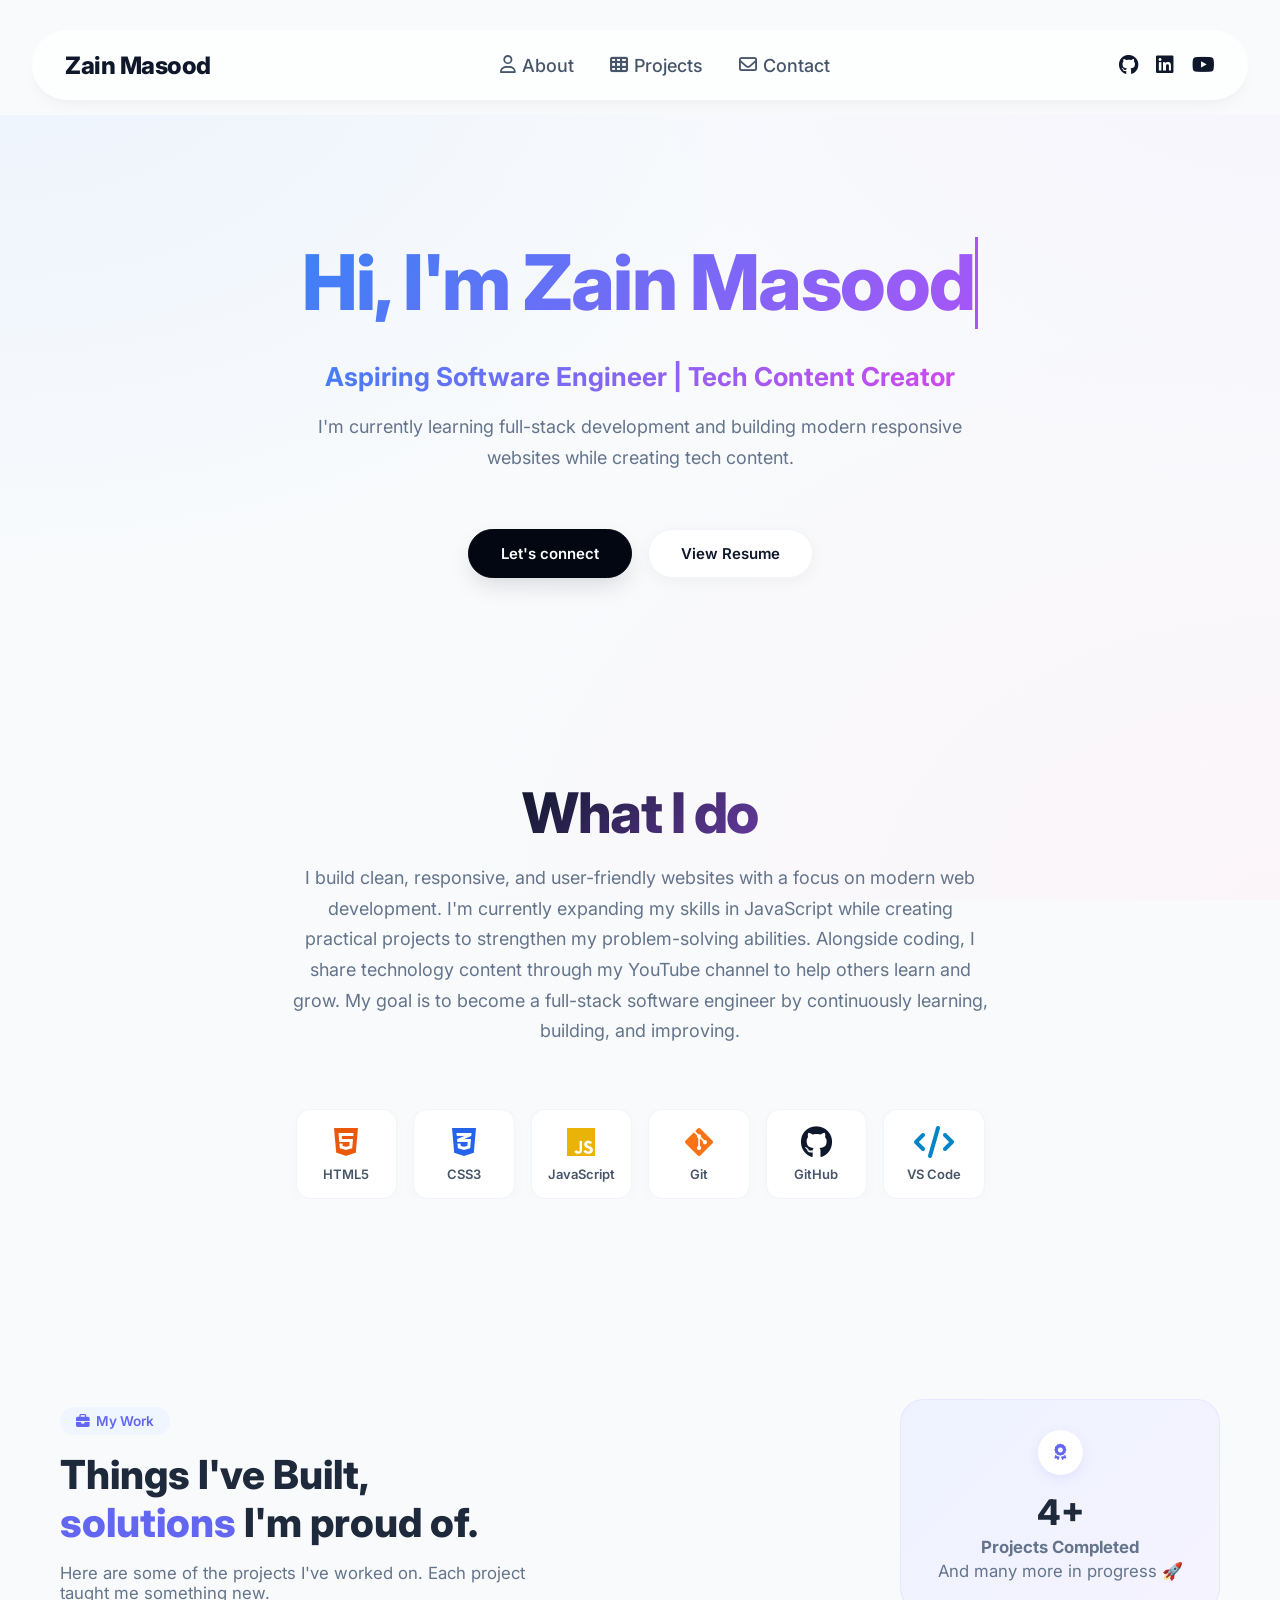
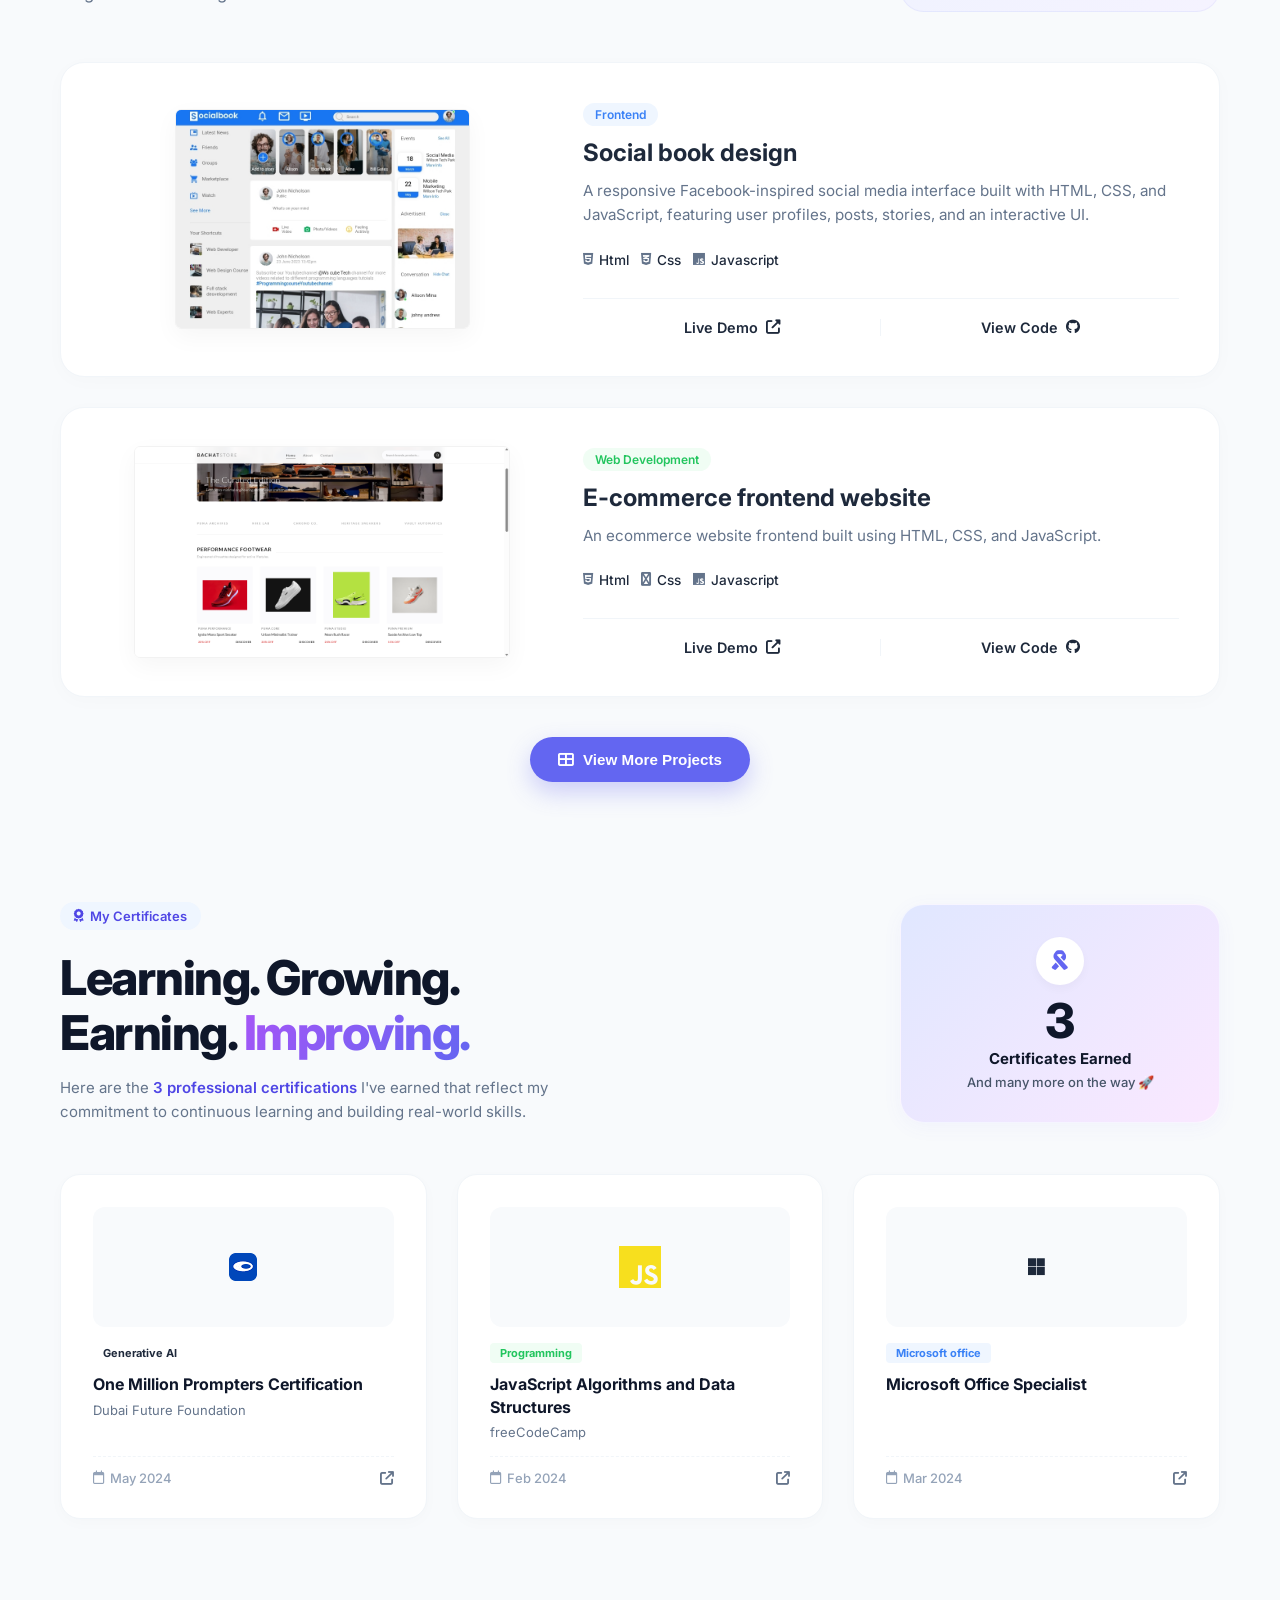
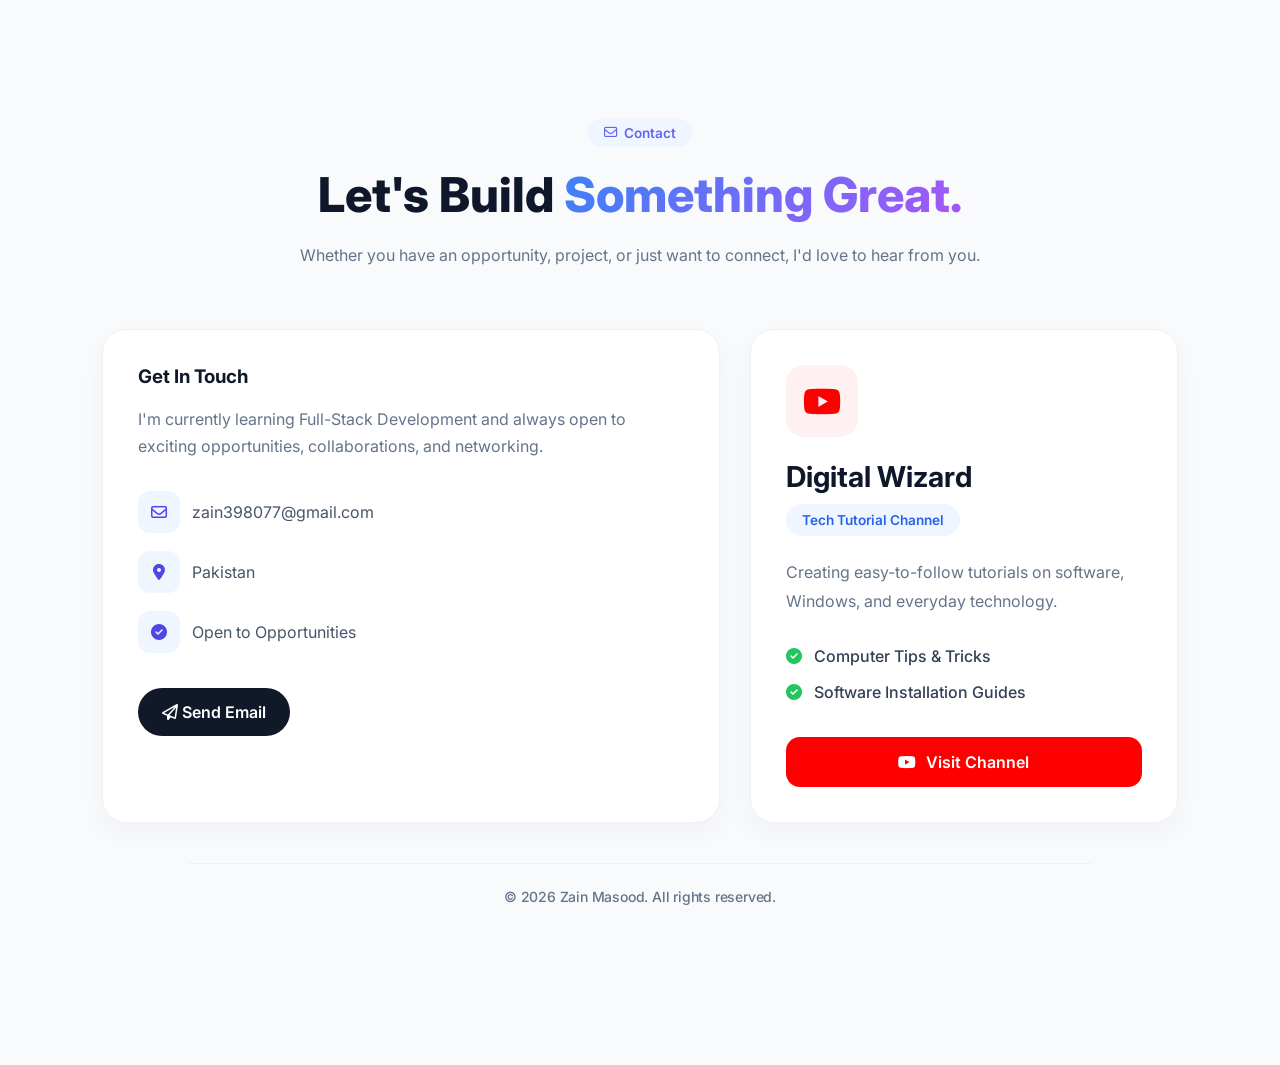
==== index.html @ 51b43a55 "add resume pdf" ====
<!DOCTYPE html>
<html lang="en">

<head>
    <meta charset="UTF-8">
    <meta name="viewport" content="width=device-width, initial-scale=1.0">
    <link rel="stylesheet" href="style.css">
    <link rel="stylesheet" href="responsive.css">

    <link rel="stylesheet" href="https://cdnjs.cloudflare.com/ajax/libs/font-awesome/6.5.1/css/all.min.css">

    <link rel="preconnect" href="https://fonts.googleapis.com">
    <link rel="preconnect" href="https://fonts.gstatic.com" crossorigin>
    <link href="https://fonts.googleapis.com/css2?family=Inter:wght@400;500;600;700;800&display=swap" rel="stylesheet">
    <script src="https://fontawesome.com" crossorigin="anonymous"></script>
   

    <title>My Portfolio | Zain Masood</title>
</head>

<body>
    <div class="navbar-wrapper">
      <div class="menu-backdrop"></div>
        <div class="navbar">
            <a href="#hero">
                <h2 class="nav-logo">Zain Masood</h2>
            </a>

            <ul class="nav-links">
                <li><a href="#about"><i class="fa-regular fa-user"></i>About</a></li>
                <li><a href="#projects"><i class="fa-solid fa-table-cells"></i>Projects</a></li>
                <li><a href="#contact"><i class="fa-regular fa-envelope"></i>Contact</a></li>
            </ul>

            <div class="social-icons">
                <a href="https://github.com/ZAIN1490" target="_blank" aria-label="GitHub"><i
                        class="fa-brands fa-github"></i></a>
                <a href="https://www.linkedin.com/in/zain-masood1490/" target="_blank" aria-label="LinkedIn"><i
                        class="fa-brands fa-linkedin"></i></a>
                <a href="https://www.youtube.com/@Zain-xj6v" target="_blank" aria-label="YouTube"><i
                        class="fa-brands fa-youtube"></i></a>
            </div>
            <div class="hamburger">
                <span></span>
                <span></span>
                <span></span>
            </div>
        </div>
    </div>


    <section id="hero">
        <div class="hero-content">
            <div class="typing-container">
                <h1 class="typing-text">Hi, I'm Zain Masood</h1>
            </div>
            <h2>Aspiring Software Engineer | Tech Content Creator</h2>
            <p>I'm currently learning full-stack development and building modern responsive websites while creating tech
                content.</p>
        </div>
        <div id="btns">
            <a href="mailto:zain398077@gmail.com" class="btn btn-primary">Let's connect</a>
            <a href="images/resume.pdf" class="btn btn-secondary" target="_blank">View Resume</a>
        </div>
    </section>

    <section id="about">
        <div class="about-content">
            <h2>What I do</h2>
            <p>
                I build clean, responsive, and user-friendly websites with a focus on modern web development. I'm
                currently expanding my skills in JavaScript while creating practical projects to strengthen my
                problem-solving abilities. Alongside coding, I share technology content through my YouTube channel to
                help others learn and grow. My goal is to become a full-stack software engineer by continuously
                learning, building, and improving.
            </p>
        </div>

        <div class="logo-container">
            <div class="logo-box">
                <i class="fa-brands fa-html5 html5"></i>
                <span>HTML5</span>
            </div>
            <div class="logo-box">
                <i class="fa-brands fa-css3-alt css3"></i>
                <span>CSS3</span>
            </div>
            <div class="logo-box">
                <i class="fa-brands fa-js javascript"></i>
                <span>JavaScript</span>
            </div>
            <div class="logo-box">
                <i class="fa-brands fa-git-alt git"></i>
                <span>Git</span>
            </div>
            <div class="logo-box">
                <i class="fa-brands fa-github github"></i>
                <span>GitHub</span>
            </div>
            <div class="logo-box">
                <i class="fa-solid fa-code vscode"></i>
                <span>VS Code</span>
            </div>
        </div>
    </section>

    <section id="projects" class="projects-section">
        <!-- Section Header -->
        <div class="projects-header">
            <div class="header-left">
                <span class="badge"><i class="fas fa-briefcase"></i> My Work</span>
                <h2>Things I've Built, <br><span class="highlight">solutions</span> I'm proud of.</h2>
                <p>Here are some of the projects I've worked on. Each project taught me something new.</p>
            </div>

            <div class="header-right-card">
                <div class="card-icon">
                    <i class="fas fa-award"></i>
                </div>
                <h2>4+</h2>
                <p class="card-title">Projects Completed</p>
                <p class="card-subtitle">And many more in progress 🚀</p>
            </div>
        </div>

        <!-- Projects Grid/List -->
        <div class="projects-list">

            <!-- Project Card 1 -->
            <div class="project-card">
                <div class="project-image">
                    <img src="images/IMG_20260706_162507.jpg" alt="TaskFlow - Project Management App">
                </div>
                <div class="project-content">
                    <span class="project-badge full-stack">Frontend</span>
                    <h3>Social book design</h3>
                    <p class="project-desc">A responsive Facebook-inspired social media interface built with HTML, CSS,
                        and JavaScript, featuring user profiles, posts, stories, and an interactive UI.</p>

                    <div class="tech-stack">
                        <span class="tech-item"><i class="fab fa-html5"></i>Html</span>
                        <span class="tech-item"><i class="fab fa-css3-alt"></i> Css</span>
                        <span class="tech-item"><i class="fab fa-js"></i> Javascript</span>

                    </div>

                    <div class="project-links">
                        <a href="https://social-book-git-main-zain-masood.vercel.app/" class="btn-live">Live Demo <i
                                class="fas fa-external-link-alt"></i></a>
                        <a href="https://github.com/ZAIN1490/social-book" class="btn-code">View Code <i
                                class="fab fa-github"></i></a>
                    </div>
                </div>
            </div>

            <!-- Project Card 2 -->
            <div class="project-card">
                <div class="project-image">
                    <img src="images/Screenshot (2).png" alt="E-commerce store">
                </div>
                <div class="project-content">
                    <span class="project-badge web-dev">Web Development</span>
                    <h3>E-commerce frontend website</h3>
                    <p class="project-desc">An ecommerce website frontend built using HTML, CSS, and JavaScript.</p>

                    <div class="tech-stack">
                        <span class="tech-item"><i class="fab fa-html5"></i>Html</span>
                        <span class="tech-item"><i class="fas fa-css3-alt"></i> Css</span>
                        <span class="tech-item"><i class="fab fa-js"></i>Javascript</span>
                    </div>

                    <div class="project-links">
                        <a href="https://e-commerce-zainpractice.vercel.app/" class="btn-live">Live Demo <i
                                class="fas fa-external-link-alt"></i></a>
                        <a href="https://github.com/ZAIN1490/E-commerce-website" class="btn-code">View Code <i
                                class="fab fa-github"></i></a>
                    </div>
                </div>
            </div>

        </div>

        <!-- View More Button Container -->
        <div class="view-more-container">
            <button class="btn-view-more">
                <i class="fas fa-th-large"></i> View More Projects
            </button>
        </div>
    </section>

    <section id="certificates" class="certificates-section">

        <div class="cert-hero-container">
            <div class="cert-hero-left">
                <span class="badge"><i class="fa-solid fa-award"></i> My Certificates</span>
                <h2 class="cert-title">Learning. Growing.<br>Earning. <span class="gradient-text">Improving.</span></h2>
                <p class="cert-subtitle">Here are the <strong style="color: #4f46e5; font-weight: 600;">3 professional certifications</strong> I've earned that reflect my commitment to continuous learning and building real-world skills.</p>

            </div>

            <div class="cert-hero-right">
                <div class="counter-card">
                    <div class="counter-icon-box">
                        <i class="fa-solid fa-ribbon"></i>
                    </div>
                    <h3 class="counter-number">3</h3>
                    <p class="counter-label">Certificates Earned</p>
                    <p class="counter-subtext">And many more on the way 🚀</p>
                </div>
            </div>
        </div>

        

        <div class="certificates-grid">

            <div class="cert-card">
                <div class="cert-icon-container dubai-bg">
                    <img src="images/download.png" alt="Dubai Future Foundation Logo" class="cert-logo">
                </div>
                <div class="cert-details">
                    <span class="tag tag-ai">Generative AI</span>
                    <h4 class="cert-card-title">One Million Prompters Certification</h4>
                    <p class="cert-issuer">Dubai Future Foundation</p>
                    <div class="cert-card-footer">
                        <span class="cert-date"><i class="fa-regular fa-calendar"></i> May 2024</span>
                        <a href="https://omp.dub.ai/certificate/k4gzcmMJYLXT" target="_blank" class="cert-link"
                            aria-label="View Certificate"><i class="fa-solid fa-arrow-up-right-from-square"></i></a>
                    </div>
                </div>
            </div>


            <div class="cert-card">
                <div class="cert-icon-container">
                    <i class="fa-brands fa-js brand-icon js-badge"></i>
                </div>
                <div class="cert-details">
                    <span class="tag tag-prog">Programming</span>
                    <h4 class="cert-card-title">JavaScript Algorithms and Data Structures</h4>
                    <p class="cert-issuer">freeCodeCamp</p>
                    <div class="cert-card-footer">
                        <span class="cert-date"><i class="fa-regular fa-calendar"></i> Feb 2024</span>
                        <a href="https://www.freecodecamp.org/certification/zain1490/javascript-algorithms-and-data-structures"
                            target="_blank" class="cert-link" aria-label="View Certificate"><i
                                class="fa-solid fa-arrow-up-right-from-square"></i></a>
                    </div>
                </div>
            </div>

            <div class="cert-card">
                <div class="cert-icon-container">
                    <i class="fa-brands fab fa-microsoft" style="font-size: larger;"></i>
                </div>
                <div class="cert-details">
                    <span class="tag tag-web">Microsoft office</span>
                    <h4 class="cert-card-title">Microsoft Office Specialist</h4>
                    <p class="cert-issuer"></p>
                    <div class="cert-card-footer">
                        <span class="cert-date"><i class="fa-regular fa-calendar"></i> Mar 2024</span>
                        <a href="images/Certified-1.jpg" target="_blank" class="cert-link"
                            aria-label="View Certificate"><i class="fa-solid fa-arrow-up-right-from-square"></i></a>
                    </div>
                </div>
            </div>

        </div>
        <!-- Credly Banner
    <div class="credly-banner">
        <div class="credly-left">
            <div class="credly-icon">
                <i class="fa-regular fa-file-lines"></i>
            </div>
            <div class="credly-text">
                <h5>Want to see all my credentials?</h5>
                <p>View my verified certificates on Credly.</p>
            </div>
        </div>
        <a href="https://www.credly.com" target="_blank" class="credly-btn">View on Credly <i class="fa-solid fa-arrow-up-right-from-square"></i></a>
    </div>
 commented for future-->
    </section>



    <section id="contact" class="contact-section">

        <div class="contact-header">

            <span class="badge">
                <i class="fa-regular fa-envelope"></i>
                Contact
            </span>

            <h2>Let's Build <span>Something Great.</span></h2>

            <p>
                Whether you have an opportunity, project, or just want to connect,
                I'd love to hear from you.
            </p>

        </div>

        <div class="contact-card">

            <div class="contact-left">

                <h3>Get In Touch</h3>

                <p>
                    I'm currently learning Full-Stack Development and always open to
                    exciting opportunities, collaborations, and networking.
                </p>

                <div class="contact-info">

                    <div class="info-item">
                        <i class="fa-regular fa-envelope"></i>
                        <span>zain398077@gmail.com</span>
                    </div>

                    <div class="info-item">
                        <i class="fa-solid fa-location-dot"></i>
                        <span>Pakistan</span>
                    </div>

                    <div class="info-item">
                        <i class="fa-solid fa-circle-check"></i>
                        <span>Open to Opportunities</span>
                    </div>

                </div>

                <div class="contact-buttons">

                    <a href="mailto:zain398077@gmail.com" class="primary-btn">
                        <i class="fa-regular fa-paper-plane"></i>
                        Send Email
                    </a>



                </div>

            </div>

            <div class="contact-right">

                <div class="channel-icon">
                    <i class="fa-brands fa-youtube"></i>
                </div>

                <h3>Digital Wizard</h3>

                <span class="channel-badge">Tech Tutorial Channel</span>

                <p>
                    Creating easy-to-follow tutorials on software, Windows, and everyday technology.
                </p>

                <div class="channel-features">



                    <div class="feature">
                        <i class="fa-solid fa-circle-check"></i>
                        <span>Computer Tips & Tricks</span>
                    </div>

                    <div class="feature">
                        <i class="fa-solid fa-circle-check"></i>
                        <span>Software Installation Guides</span>
                    </div>


                </div>

                <a href="https://www.youtube.com/@Zain-xj6v" target="_blank" class="youtube-btn">
                    <i class="fa-brands fa-youtube"></i>
                    Visit Channel
                </a>

            </div>

        </div>

        </div>
        </div>
        <footer>
            <p>&copy; 2026 Zain Masood. All rights reserved.</p>
        </footer>

         <script src="script.js"></script>
</body>

</html>
---- style.css ----
/* ==========================================
   1. GLOBAL RESETS & BASE STYLES
   ========================================== */
* {
    margin: 0;
    padding: 0;
    box-sizing: border-box;
}

html {
    scroll-behavior: smooth;
    /* Extra padding prevents the sticky header from blocking sections on scroll click */
    scroll-padding-top: 100px;
}

body {
    font-family: "Inter", sans-serif;
    color: #1e293b;
    min-height: 100vh;
    display: flex;
    flex-direction: column;

    /* Premium matching background with soft pastel radial gradients */
    background-color: #f8fafc;
    background-image:
        radial-gradient(at 0% 0%, rgba(219, 234, 254, 0.4) 0, transparent 45%),
        radial-gradient(at 100% 100%, rgba(253, 242, 248, 0.6) 0, transparent 50%),
        radial-gradient(at 100% 0%, rgba(243, 232, 255, 0.3) 0, transparent 40%);
    background-attachment: fixed;
}

a {
    text-decoration: none;
}

/* ==========================================
   2. NAVBAR CONTAINER LAYOUT (FLOATING PILL WITH SHIELD)
   ========================================== */
.navbar-wrapper {
    position: sticky;
    top: 0;
    left: 0;
    width: 100%;
    z-index: 1000;
    padding-top: 20px;
    /* Generates the 20px space above the pill */
    padding-bottom: 10px;

    /* Matches the page background to completely hide elements passing underneath */
    background: #f8fafc;
}

.navbar {
    width: 95%;
    height: 70px;
    display: flex;
    justify-content: space-between;
    align-items: center;
    padding: 0 32px;
    margin: 0 auto;
    /* Centers the whole container once it hits 1200px */

    /* Premium frosted glass setup */
    background-color: rgba(255, 255, 255, 0.7);
    backdrop-filter: blur(12px);
    -webkit-backdrop-filter: blur(12px);
    border: 1px solid rgba(255, 255, 255, 0.6);
    border-radius: 100px;

    /* Soft drop shadow */
    box-shadow:
        0 4px 6px -1px rgba(0, 0, 0, 0.02),
        0 10px 15px -3px rgba(0, 0, 0, 0.03);
}

/* Professional dark slate bold logo */
h2.nav-logo {
    font-size: 24px;
    font-weight: 800;
    color: #0f172a;
    letter-spacing: -0.5px;
}

/* ==========================================
   3. CAPSULE MENU STYLE
   ========================================== */
ul {
    display: flex;
    height: 48px;
    align-items: center;
    background-color: transparent;
    border: none;
    gap: 4px;
}

li {
    list-style: none;
    height: 100%;
    display: flex;
    align-items: center;
}

/* Clean text link configuration mapped to look like capsule pills */
ul li a {
    text-decoration: none;
    color: #475569;
    font-size: 18px;
    font-weight: 500;
    display: flex;
    align-items: center;
    gap: 6px;
    padding: 8px 16px;
    border-radius: 50px;
    transition: all 0.25s ease;
}

/* Accent shift to soft blue capsule pill on hover/active */
ul li a:hover {
    color: #4f46e5;
    background-color: #eff6ff;
}
body.no-scroll {
    overflow: hidden;
}
/* ==========================================
   4. RIGHT SIDE SOCIAL ICONS
   ========================================== */
.social-icons {
    display: flex;
    align-items: center;
    gap: 18px;
}

.social-icons a {
    text-decoration: none;
    font-size: 20px;
    color: #0f172a;
    transition: all 0.25s cubic-bezier(0.4, 0, 0.2, 1);
}

.social-icons a:hover {
    transform: translateY(-2px);
    color: #4f46e5;
}

/* ==========================================
   5. HERO SECTION
   ========================================== */
#hero {
    min-height: 65vh;
    /* FIXED: Reduced from 80vh to look tight and proportional on taller screens */
    display: flex;
    justify-content: center;
    text-align: center;
    align-items: center;
    flex-direction: column;
    padding: 100px 20px;
    /* Balanced relative vertical spacing */
}

.hero-content {
    text-align: center;
    max-width: 800px;
    margin-bottom: 24px;
}

h1 {
    font-size: 4rem;
    font-weight: 800;
    line-height: 1.2;
    color: #0f172a;
    letter-spacing: -1.5px;
}

/* Text color gradient mask for main homepage heading */
#hero .typing-text {
    background: linear-gradient(135deg, #3b82f6 0%, #a855f7 100%);
    -webkit-background-clip: text;
    background-clip: text;
    -webkit-text-fill-color: transparent;
}

/* Home Page Sub-headline layout title string */
.hero-content h2 {
    font-size: 22px;
    font-weight: 700;
    line-height: 1.5;
    background: linear-gradient(135deg, #3b82f6 0%, #d946ef 100%);
    -webkit-background-clip: text;
    background-clip: text;
    -webkit-text-fill-color: transparent;
    margin-top: 20px;
}

#hero p {
    font-size: 16px;
    font-weight: 400;
    line-height: 1.7;
    color: #64748b;
    max-width: 620px;
    width: 100%;
    margin: 16px auto 0;
}

/* ==========================================
   6. ABOUT SECTION
   ========================================== */
#about {
    padding: 80px 20px;
    display: flex;
    flex-direction: column;
    align-items: center;
    text-align: center;
    max-width: 1200px;
    /* FIXED: Centered and locked down size boundaries for desktop screens */
    margin: 0 auto;
}

.about-content {
    max-width: 800px;
    margin-bottom: 32px;
}

/* Text color gradient mask specifically for About section heading */
#about h2 {
    font-size: 3.5rem;
    font-weight: 800;
    line-height: 1.2;
    letter-spacing: -1.5px;
    background: linear-gradient(135deg, #0f172a 30%, #a855f7 100%);
    -webkit-background-clip: text;
    background-clip: text;
    -webkit-text-fill-color: transparent;
    margin-bottom: 16px;
}

#about p {
    font-size: 16px;
    font-weight: 400;
    line-height: 1.7;
    color: #64748b;
    max-width: 620px;
    width: 100%;
    margin: 16px auto 0;
}

/* ==========================================
   7. TYPING CURSOR OVERRIDE
   ========================================== */
.typing-container {
    display: inline-block;
    margin-bottom: 8px;
}

.typing-text {
    overflow: hidden;
    white-space: nowrap;
    font-family: "Inter", sans-serif;
    border-right: 3px solid #a855f7;
    animation:
        typing 2.5s steps(19) forwards,
        blink-cursor 0.75s step-end infinite;
}

@keyframes typing {
    from {
        width: 0;
    }

    to {
        width: 100%;
    }
}

@keyframes blink-cursor {

    from,
    to {
        border-color: transparent;
    }

    50% {
        border-color: #a855f7;
    }
}

/* ==========================================
   8. HIGH END PILL BUTTON HIERARCHY
   ========================================== */
#btns {
    display: flex;
    justify-content: center;
    gap: 16px;
    margin-top: 32px;
}

.btn {
    display: inline-block;
    padding: 14px 32px;
    font-size: 15px;
    font-weight: 600;
    text-decoration: none;
    border-radius: 50px;
    transition: all 0.25s cubic-bezier(0.4, 0, 0.2, 1);
}

/* Dark Primary Button */
.btn-primary {
    background-color: #030712;
    color: #ffffff;
    border: 1px solid #030712;
    box-shadow: 0 10px 25px -5px rgba(3, 7, 18, 0.15);
}

.btn-primary:hover {
    background-color: #1f2937;
    transform: translateY(-2px);
    box-shadow: 0 20px 30px -10px rgba(3, 7, 18, 0.25);
}

/* Clean White Floating Secondary Button */
.btn-secondary {
    color: #0f172a;
    background-color: #ffffff;
    border: 1px solid #f1f5f9;
    box-shadow: 0 4px 15px rgba(0, 0, 0, 0.04);
}

.btn-secondary:hover {
    background-color: #f8fafc;
    border-color: #e2e8f0;
    transform: translateY(-2px);
    box-shadow: 0 10px 20px rgba(0, 0, 0, 0.06);
}

/* ==========================================
   9. TECH STACK HORIZONTAL ROW STYLING
   ========================================== */
.logo-container {
    display: flex;
    flex-direction: row;
    justify-content: center;
    align-items: center;
    flex-wrap: nowrap;
    gap: 16px;
    width: 100%;
    max-width: 950px;
    margin: 30px auto 60px;
    padding: 0 20px;
    overflow-x: auto;
}

.logo-box {
    background-color: #ffffff;
    border: 1px solid #f1f5f9;
    padding: 16px 20px;
    border-radius: 14px;
    display: flex;
    flex-direction: column;
    align-items: center;
    justify-content: center;
    gap: 8px;
    flex: 1;
    min-width: 100px;
    box-shadow: 0 4px 15px rgba(0, 0, 0, 0.02);
    transition: all 0.3s cubic-bezier(0.4, 0, 0.2, 1);
}

.logo-box i {
    font-size: 32px;
    transition: transform 0.3s ease;
}

.logo-box span {
    font-size: 13px;
    font-weight: 600;
    color: #475569;
    text-align: center;
    white-space: nowrap;
}

.logo-box:hover {
    transform: translateY(-4px);
    border-color: #e2e8f0;
    box-shadow: 0 10px 20px rgba(15, 23, 42, 0.05);
}

.logo-box:hover span {
    color: #0f172a;
}

/* Icon Brand Colors */
.html5 {
    color: #ea580c;
}

.css3 {
    color: #2563eb;
}

.javascript {
    color: #eab308;
}

.git {
    color: #f97316;
}

.github {
    color: #0f172a;
}

.vscode {
    color: #0284c7;
}

/* ==========================================
   10. PROJECTS SECTION
   ========================================== */
:root {
    --primary-purple: #6366f1;
    --bg-light: #f8fafc;
    --text-dark: #1e293b;
    --text-muted: #64748b;
    --card-bg: #ffffff;
    --border-color: #f1f5f9;
    --radius-lg: 24px;
    --radius-md: 16px;
    --radius-sm: 50px;
}

.projects-section {
    max-width: 1200px;
    margin: 0 auto;
    padding: 60px 20px;
    font-family: 'Inter', sans-serif;
}

.projects-header {
    display: grid;
    grid-template-columns: 1fr 320px;
    gap: 40px;
    align-items: center;
    margin-bottom: 50px;
}

.badge {
    background: #eff6ff;
    color: var(--primary-purple);
    padding: 6px 16px;
    border-radius: var(--radius-sm);
    font-size: 0.85rem;
    font-weight: 600;
    display: inline-flex;
    align-items: center;
    gap: 6px;
}

.projects-header h2 {
    font-size: 2.5rem;
    color: var(--text-dark);
    margin: 16px 0;
    font-weight: 800;
    line-height: 1.2;
}

.projects-header h2 .highlight {
    color: var(--primary-purple);
}

.projects-header p {
    color: var(--text-muted);
    font-size: 1.05rem;
    max-width: 500px;
}

.header-right-card {
    background: linear-gradient(135deg, #eef2ff 0%, #f5f3ff 100%);
    border: 1px solid rgba(99, 102, 241, 0.08);
    border-radius: var(--radius-lg);
    padding: 30px;
    text-align: center;
}

.card-icon {
    background: #ffffff;
    color: var(--primary-purple);
    width: 45px;
    height: 45px;
    border-radius: 50%;
    display: flex;
    align-items: center;
    justify-content: center;
    margin: 0 auto 15px;
    box-shadow: 0 4px 12px rgba(99, 102, 241, 0.1);
}

.header-right-card h2 {
    font-size: 2.2rem;
    color: var(--text-dark);
    margin-bottom: 4px;
}

.card-title {
    font-weight: 700;
    color: var(--text-dark);
    font-size: 0.95rem;
}

.card-subtitle {
    color: var(--text-muted);
    font-size: 0.85rem;
    margin-top: 4px;
}

.projects-list {
    display: flex;
    flex-direction: column;
    gap: 30px;
}

.project-card {
    background: var(--card-bg);
    border: 1px solid var(--border-color);
    border-radius: var(--radius-lg);
    display: grid;
    grid-template-columns: 1fr 1.4fr;
    overflow: hidden;
    box-shadow: 0 4px 20px rgba(0, 0, 0, 0.02);
    align-items: center;
}

.project-image {
    background: transparent;
    border-right: none;
    padding: 24px 0 24px 40px;
    display: flex;
    align-items: center;
    justify-content: center;
    align-self: stretch;
}

.project-image img {
    width: auto;
    max-width: 85%;
    max-height: 220px;
    height: auto;
    object-fit: contain;
    border-radius: 6px;
    border: 1px solid rgba(0, 0, 0, 0.05);
    box-shadow: 0 8px 24px rgba(0, 0, 0, 0.04);
    display: block;
}

.project-content {
    padding: 40px;
    display: flex;
    flex-direction: column;
    justify-content: center;
}

.project-badge {
    font-size: 0.75rem;
    font-weight: 600;
    padding: 4px 12px;
    border-radius: var(--radius-sm);
    align-self: flex-start;
    margin-bottom: 12px;
}

.project-badge.full-stack {
    background: #eff6ff;
    color: #3b82f6;
}

.project-badge.web-dev {
    background: #f0fdf4;
    color: #22c55e;
}

.project-content h3 {
    font-size: 1.5rem;
    color: var(--text-dark);
    margin-bottom: 12px;
    font-weight: 700;
}

.project-desc {
    color: var(--text-muted);
    font-size: 0.95rem;
    line-height: 1.6;
    margin-bottom: 24px;
}

.tech-stack {
    display: flex;
    flex-wrap: wrap;
    gap: 12px;
    margin-bottom: 30px;
}

.tech-item {
    display: inline-flex;
    align-items: center;
    gap: 6px;
    font-size: 0.85rem;
    color: var(--text-dark);
    font-weight: 500;
}

.tech-item i {
    color: #64748b;
}

.project-links {
    display: grid;
    grid-template-columns: 1fr 1fr;
    border-top: 1px solid var(--border-color);
    margin-top: auto;
    padding-top: 20px;
}

.project-links a {
    text-decoration: none;
    font-size: 0.9rem;
    font-weight: 600;
    display: inline-flex;
    align-items: center;
    justify-content: center;
    gap: 8px;
    color: var(--text-dark);
    transition: color 0.2s;
}

.project-links a:hover {
    color: var(--primary-purple);
}

.project-links .btn-live {
    border-right: 1px solid var(--border-color);
}

.view-more-container {
    display: flex;
    justify-content: center;
    margin-top: 40px;
}

.btn-view-more {
    background: var(--primary-purple);
    color: #ffffff;
    border: none;
    padding: 14px 28px;
    border-radius: var(--radius-sm);
    font-weight: 600;
    font-size: 0.95rem;
    cursor: pointer;
    display: inline-flex;
    align-items: center;
    gap: 10px;
    box-shadow: 0 10px 25px rgba(99, 102, 241, 0.3);
    transition: transform 0.2s, box-shadow 0.2s;
}

.btn-view-more:hover {
    transform: translateY(-2px);
    box-shadow: 0 12px 30px rgba(99, 102, 241, 0.4);
}

/* ==========================================
   11. CERTIFICATES SECTION STYLES
   ========================================== */
.certificates-section {
    width: 100%;
    /* FIXED: Shifted from 84% to 100% paired with max-width for uniformity with Projects section */
    max-width: 1200px;
    margin: 40px auto;
    padding: 20px;
}

/* Bento Header Layout */
.cert-hero-container {
    display: flex;
    justify-content: space-between;
    /* FIXED: Split content cleanly across horizontal grid lines */
    align-items: center;
    gap: 40px;
    margin-bottom: 50px;
    width: 100%;
}

.cert-hero-left {
    flex: 1.3;
    text-align: left;
}

.cert-hero-left .badge {
    background-color: #eff6ff;
    color: #4f46e5;
    padding: 6px 14px;
    border-radius: 50px;
    font-size: 13px;
    font-weight: 600;
    display: inline-flex;
    align-items: center;
    gap: 6px;
    margin-bottom: 20px;
}

.cert-title {
    font-size: 3.2rem;
    font-weight: 800;
    line-height: 1.15;
    color: #0f172a;
    letter-spacing: -1.5px;
}

.cert-title .gradient-text {
    background: linear-gradient(135deg, #a855f7 0%, #6366f1 100%);
    -webkit-background-clip: text;
    background-clip: text;
    -webkit-text-fill-color: transparent;
}

.cert-subtitle {
    font-size: 15px;
    color: #64748b;
    line-height: 1.6;
    margin-top: 16px;
    max-width: 500px;
}

.cert-hero-right {
    flex: 0.8;
    display: flex;
    justify-content: flex-end;
    width: 100%;
}

.counter-card {
    background: linear-gradient(135deg, #e0e7ff 0%, #fae8ff 100%);
    border-radius: 24px;
    padding: 32px;
    text-align: center;
    width: 100%;
    max-width: 320px;
    /* FIXED: Balanced metrics to match the layout block right sidebar exactly */
    box-shadow: 0 4px 20px rgba(99, 102, 241, 0.05);
    border: 1px solid rgba(255, 255, 255, 0.6);
}

.counter-icon-box {
    background-color: #ffffff;
    color: #6366f1;
    width: 48px;
    height: 48px;
    border-radius: 50px;
    display: flex;
    align-items: center;
    justify-content: center;
    margin: 0 auto 12px;
    font-size: 20px;
    box-shadow: 0 4px 10px rgba(0, 0, 0, 0.03);
}

.counter-number {
    font-size: 3rem;
    font-weight: 800;
    color: #0f172a;
    line-height: 1;
}

.counter-label {
    font-size: 15px;
    font-weight: 700;
    color: #0f172a;
    margin-top: 4px;
}

.counter-subtext {
    font-size: 13px;
    color: #475569;
    font-weight: 500;
    margin-top: 6px;
}

.filter-container {
    display: flex;
    gap: 10px;
    margin-bottom: 30px;
    flex-wrap: wrap;
}

.filter-btn {
    background-color: #f1f5f9;
    color: #475569;
    border: none;
    padding: 8px 18px;
    border-radius: 50px;
    font-size: 13px;
    font-weight: 600;
    cursor: pointer;
    transition: all 0.25s ease;
}

.filter-btn:hover {
    background-color: #e2e8f0;
    color: #0f172a;
}

.filter-btn.active {
    background-color: #2563eb;
    color: #ffffff;
}

.certificates-grid {
    display: grid;
    grid-template-columns: repeat(3, 1fr);
    /* FIXED: Swapped 13fr error out for clean 1fr segments */
    gap: 20px;
    margin-bottom: 40px;
}

.cert-card {
    background-color: #ffffff;
    border: 1px solid #f1f5f9;
    border-radius: 20px;
    padding: 24px;
    display: flex;
    flex-direction: column;
    gap: 16px;
    box-shadow: 0 4px 15px rgba(0, 0, 0, 0.02);
    transition: all 0.3s cubic-bezier(0.4, 0, 0.2, 1);
    position: relative;
}

.cert-card:hover {
    transform: translateY(-4px);
    box-shadow: 0 12px 24px rgba(15, 23, 42, 0.06);
    border-color: #e2e8f0;
}

.cert-icon-container {
    background-color: #f8fafc;
    border-radius: 12px;
    width: 100%;
    height: 120px;
    display: flex;
    align-items: center;
    justify-content: center;
}

.brand-icon {
    font-size: 48px;
}

.freecodecamp {
    color: #0a0a23;
}

.js-badge {
    color: #f7df1e;
}

.react-badge {
    color: #61dafb;
}

.cert-details {
    display: flex;
    flex-direction: column;
    flex-grow: 1;
}

.tag {
    font-size: 11px;
    font-weight: 700;
    padding: 3px 10px;
    border-radius: 4px;
    align-self: flex-start;
    margin-bottom: 10px;
}

.tag-web {
    background-color: #eff6ff;
    color: #3b82f6;
}

.tag-prog {
    background-color: #f0fdf4;
    color: #22c55e;
}

.cert-card-title {
    font-size: 16px;
    font-weight: 700;
    color: #0f172a;
    line-height: 1.4;
    margin-bottom: 6px;
}

.cert-issuer {
    font-size: 13px;
    color: #64748b;
    margin-bottom: 16px;
}

.cert-card-footer {
    display: flex;
    justify-content: space-between;
    align-items: center;
    margin-top: auto;
    padding-top: 12px;
    border-top: 1px dashed #f1f5f9;
}

.cert-date {
    font-size: 13px;
    font-weight: 500;
    color: #94a3b8;
    display: flex;
    align-items: center;
    gap: 6px;
}

.cert-link {
    color: #64748b;
    font-size: 14px;
    transition: color 0.2s ease;
}

.cert-link:hover {
    color: #2563eb;
}

.credly-banner {
    background: linear-gradient(135deg, #fdf4ff 0%, #f5f3ff 100%);
    border: 1px solid rgba(232, 121, 249, 0.1);
    border-radius: 16px;
    padding: 20px 32px;
    display: flex;
    justify-content: space-between;
    align-items: center;
    gap: 20px;
}

.credly-left {
    display: flex;
    align-items: center;
    gap: 16px;
}

.credly-icon {
    color: #2563eb;
    font-size: 22px;
    background-color: #ffffff;
    width: 44px;
    height: 44px;
    border-radius: 12px;
    display: flex;
    align-items: center;
    justify-content: center;
    box-shadow: 0 4px 10px rgba(0, 0, 0, 0.02);
}

.credly-text h5 {
    font-size: 15px;
    font-weight: 700;
    color: #0f172a;
}

.credly-text p {
    font-size: 13px;
    color: #64748b;
    margin-top: 2px;
}

.credly-btn {
    background-color: #0f172a;
    color: #ffffff;
    padding: 12px 24px;
    border-radius: 10px;
    font-size: 14px;
    font-weight: 600;
    display: inline-flex;
    align-items: center;
    gap: 8px;
    transition: all 0.2s ease;
}

.credly-btn:hover {
    background-color: #1f2937;
}


html{
    scroll-padding-top: 120px;
    /* Accounts for larger fixed positioning space */
}

/* Provide floating wrapper dynamic balance space */
.navbar-wrapper {
    padding-top: 30px;
    padding-bottom: 15px;
}

/* Seamless clean scaling adjustments for deep widescreen displays */
h1 {
    font-size: 4.8rem;
}

#hero .hero-content h2 {
    font-size: 26px;
}

#hero p,
#about p {
    font-size: 18px;
    max-width: 700px;
}

.projects-header h1,
.cert-title {
    font-size: 3rem;
}

.certificates-grid {
    gap: 30px;
}

.cert-card {
    padding: 32px;
}
/* ===========================
   CONTACT SECTION
=========================== */

.contact-section{

    width:84%;
    max-width:1200px;
    margin:100px auto;

}

.contact-header{

    text-align:center;
    max-width:700px;
    margin:auto auto 60px;

}

.contact-header h2{

    font-size:3rem;
    font-weight:800;
    color:#0f172a;
    margin:18px 0;

}

.contact-header h2 span{

    background:linear-gradient(135deg,#3b82f6,#a855f7);
    -webkit-background-clip:text;
    -webkit-text-fill-color:transparent;

}

.contact-header p{

    color:#64748b;
    line-height:1.7;

}

.contact-card{

    display:grid;
    grid-template-columns:1.3fr .9fr;
    gap:30px;

}

.contact-left,
.contact-right{

    background:#fff;
    border:1px solid #eef2f7;
    border-radius:24px;
    padding:35px;
    box-shadow:0 10px 30px rgba(15,23,42,.04);

}

.contact-left h3,
.contact-right h4{

    color:#0f172a;
    margin-bottom:18px;

}

.contact-left p{

    color:#64748b;
    line-height:1.7;
    margin-bottom:30px;

}

.contact-info{

    display:flex;
    flex-direction:column;
    gap:18px;

}

.info-item{

    display:flex;
    align-items:center;
    gap:12px;
    color:#475569;

}

.info-item i{

    width:42px;
    height:42px;
    display:flex;
    justify-content:center;
    align-items:center;

    border-radius:12px;

    background:#eff6ff;

    color:#4f46e5;

}

.contact-buttons{

    display:flex;
    gap:16px;
    margin-top:35px;

}

.primary-btn{

    background:#111827;
    color:#fff;
    border:none;
    padding:14px 24px;
    border-radius:50px;
    cursor:pointer;
    font-weight:600;

}

.primary-btn:hover{

    background:#1f2937;

}

.secondary-btn{

    border:1px solid #e2e8f0;
    padding:14px 24px;
    border-radius:50px;
    color:#0f172a;
    font-weight:600;
    text-decoration:none;

}

.secondary-btn:hover{

    background:#f8fafc;

}

.social-grid{

    display:grid;
    gap:18px;

}

.social-card{

    background:#f8fafc;
    border:1px solid #eef2f7;
    border-radius:18px;
    padding:18px;

    display:flex;
    align-items:center;
    gap:15px;

    text-decoration:none;

    color:#0f172a;

    transition:.3s;

}

.social-card:hover{

    transform:translateY(-4px);
    box-shadow:0 12px 25px rgba(15,23,42,.06);

}

.social-card i{

    font-size:22px;
    color:#6366f1;

}


/*=========================
  DIGITAL WIZARD CARD
=========================*/

.contact-right{

    background:#fff;
    border:1px solid #eef2f7;
    border-radius:24px;
    padding:35px;

    box-shadow:0 10px 30px rgba(15,23,42,.04);

    display:flex;
    flex-direction:column;

}

.channel-icon{

    width:72px;
    height:72px;

    border-radius:18px;

    display:flex;
    justify-content:center;
    align-items:center;

    background:#fff1f2;
    color:#ff0000;

    font-size:34px;

    margin-bottom:22px;

}



.contact-right h3{

    font-size:1.8rem;
    color:#0f172a;
    font-weight:700;

    margin-bottom:10px;

}

.channel-badge{

    display:inline-block;

    width:fit-content;

    background:#eff6ff;
    color:#2563eb;

    padding:8px 16px;

    border-radius:30px;

    font-size:.85rem;
    font-weight:600;

    margin-bottom:22px;

}

.contact-right p{

    color:#64748b;
    line-height:1.8;

    margin-bottom:30px;

}

.channel-features{

    display:flex;
    flex-direction:column;

    gap:16px;

    margin-bottom:35px;

}

.feature{

    display:flex;
    align-items:center;

    gap:12px;

    color:#334155;
    font-weight:500;

}

.feature i{

    color:#22c55e;
    font-size:16px;

}

.youtube-btn{

    margin-top:auto;

    display:flex;
    justify-content:center;
    align-items:center;

    gap:10px;

    text-decoration:none;

    background:#ff0000;
    color:#fff;

    padding:15px;

    border-radius:14px;

    font-weight:600;

    transition:.3s ease;

}

.youtube-btn:hover{

    background:#d90429;

    transform:translateY(-3px);

    box-shadow:0 12px 25px rgba(255,0,0,.25);

}
/* Hamburger */

.hamburger{
    display:none;
    width:32px;
    cursor:pointer;
    flex-direction:column;
    gap:6px;
}

.hamburger span{
    width:100%;
    height:3px;
    background:#0f172a;
    border-radius:10px;
    transition:.3s;
}

.hamburger.active span:nth-child(1){

    transform:translateY(9px) rotate(45deg);

}

.hamburger.active span:nth-child(2){

    opacity:0;

}

.hamburger.active span:nth-child(3){

    transform:translateY(-9px) rotate(-45deg);

}
.hamburger{

    position:relative;

    z-index:1100;

}

/* ==========================================
   12. MINIMALIST BASE FOOTER (ONE-LINE)
   ========================================== */
footer {
    width: 84%; /* Matches the exact layout width of your contact section */
    max-width: 1200px;
    margin: 40px auto 60px; /* Centered, with ample breathing room at the bottom */
    padding-top: 24px;
    border-top: 1px solid #eef2f7; /* Soft, subtle separator line */
    text-align: center;
    box-sizing: border-box;
}

footer p {
    font-size: 14px;
    color: #64748b; /* Soft slate gray color matching your body copy */
    font-weight: 500;
    letter-spacing: -0.2px;
    margin: 0;
}
---- responsive.css ----
/* ==========================================
   MOBILE RESPONSIVE OVERRIDES (max-width: 768px)
   ========================================== */
@media screen and (max-width: 768px) {

    /* 1. GLOBAL OVERFLOW PROTECTION & TYPOGRAPHY */
    html, body {
        width: 100%;
        overflow-x: hidden; 
    }

    html {
        scroll-padding-top: 90px;
    }
    
    body.no-scroll {
        position: fixed;
        width: 100%;
        overflow: hidden;
    }

    h1 {
        font-size: 2.2rem !important;
        letter-spacing: -1px;
    }

    #hero .hero-content h2 {
        font-size: 18px;
        margin-top: 12px;
    }

    #hero p, #about p {
        font-size: 15px;
        line-height: 1.6;
    }

    /* 2. NAVBAR CONFIGURATION & HAMBURGER SHOWCASE */
    .navbar-wrapper {
        padding-top: 12px;
        padding-bottom: 8px;
        position: relative; 
        width: 100%;
        box-sizing: border-box;
    }

    .navbar {
        position: relative;
        z-index: 1060;
        width: 92%;
        height: 60px;
        padding: 0 20px;
        border-radius: 30px;
        box-sizing: border-box;
    }

    h2.nav-logo {
        font-size: 20px;
    }

    .hamburger {
        display: flex !important;
    }

    .navbar > .social-icons {
        display: none;
    }
    
    .menu-backdrop {
        position: fixed;
        inset: 0;
        backdrop-filter: blur(4px);
        -webkit-backdrop-filter: blur(4px);
        background: rgba(15, 23, 42, 0.5);
        opacity: 0;
        visibility: hidden;
        transition: opacity 0.3s ease;
        z-index: 1040;
    }

    .menu-backdrop.active {
        opacity: 1;
        visibility: visible;
    }

    /* 3. VERTICAL SLIDE-OUT DRAWER MENU */
    ul.nav-links {
        position: fixed;
        top: 0;
        right: -100%;
        width: 85%;
        max-width: 340px;
        height: 80vh;                      
        background-color: #ffffff;
        flex-direction: column;
        align-items: flex-start;
        justify-content: flex-start;
        padding: 100px 24px 90px;          
        gap: 0;
        box-shadow: 0 10px 30px rgba(15, 23, 42, 0.05);
        transition: right 0.4s cubic-bezier(0.4, 0, 0.2, 1);
        z-index: 1050;
    }

    ul.nav-links.active {
        right: 0;
    }

    ul.nav-links li {
        width: 100%;
        height: auto;
        border-bottom: 1px solid #f1f5f9;
    }

    ul.nav-links li a {
        width: 100%;
        padding: 20px 8px;
        font-size: 17px;
        font-weight: 600;
        color: #1e293b;
        border-radius: 0;
        background: transparent;
        justify-content: flex-start;
        gap: 14px;
        position: relative;
    }

    ul.nav-links li a i {
        font-size: 18px;
        color: #64748b;
        width: 24px;
        text-align: center;
    }

    ul.nav-links li a::after {
        content: "\f105";
        font-family: "Font Awesome 6 Free";
        font-weight: 900;
        position: absolute;
        right: 8px;
        color: #94a3b8;
        font-size: 14px;
        transition: transform 0.2s ease;
    }

    ul.nav-links li a:hover {
        color: #4f46e5;
        background-color: #f8fafc;
    }

    ul.nav-links li a:hover i,
    ul.nav-links li a:hover::after {
        color: #4f46e5;
    }

    /* 4. SOCIAL ICONS IN DRAWER */
    .navbar-wrapper .social-icons {
        position: fixed;
        top: 310px;                        
        right: -100%;                      
        width: 85%;
        max-width: 340px;
        display: flex;
        justify-content: flex-start;       
        padding-left: 32px;                
        gap: 20px;
        z-index: 1060;                     
        transition: right 0.4s cubic-bezier(0.4, 0, 0.2, 1);
    }

    .navbar:has(.nav-links.active) .social-icons {
        right: 0;
    }

    .navbar-wrapper .social-icons a {
        font-size: 20px;
        color: #475569;
        transition: color 0.2s ease;
    }

    .navbar-wrapper .social-icons a:hover {
        color: #4f46e5;
    }

    /* 5. HERO SECTION DESIGN BALANCING */
    #hero {
        min-height: auto;
        padding: 70px 20px 40px;
        width: 100%;
        box-sizing: border-box;
    }

    .hero-content {
        margin-bottom: 16px;
    }

    #btns {
        flex-direction: column;
        width: 100%;
        max-width: 280px;
        gap: 12px;
        margin-top: 24px;
    }

    .btn {
        width: 100%;
        text-align: center;
        padding: 12px 24px;
        font-size: 14px;
    }

    /* 6. ABOUT SECTION & TECH STACK OPTIMIZATION */
    #about {
        padding: 40px 20px;
        width: 100%;
        box-sizing: border-box;
    }

    #about h2 {
        font-size: 2.2rem !important;
    }

    .logo-container {
        display: grid;
        grid-template-columns: repeat(3, 1fr);
        gap: 12px;
        overflow-x: visible;
        padding: 0;
        margin: 30px auto 10px;
        width: 100%;
        box-sizing: border-box;
    }

    .logo-box {
        min-width: 0;
        padding: 12px 8px;
    }

    .logo-box i {
        font-size: 26px;
    }

    .logo-box span {
        font-size: 11px;
    }

    /* ==========================================
       7. ULTRA-MINIMALIST NO-IMAGE CAROUSEL FOR MOBILE
       ========================================== */
    #projects {
        padding: 40px 16px;
        width: 100%;
        box-sizing: border-box;
        overflow: hidden;
    }

    .projects-header h2 {
        font-size: 2rem !important;
        line-height: 1.2 !important;
        letter-spacing: -0.5px !important;
        margin-bottom: 12px !important;
    }

    .projects-header-container,
    .projects-header { 
        display: flex !important;
        flex-direction: column !important;
        align-items: flex-start !important; 
        gap: 20px !important;
        width: 100% !important;
        margin-bottom: 28px !important;
    }

    /* CAROUSEL HORIZONTAL CONTAINER */
    .projects-list {
        display: flex !important;
        flex-direction: row !important; 
        overflow-x: auto !important;     
        scroll-snap-type: x mandatory;
        gap: 16px;
        padding: 8px 4px 24px;
        width: 100%;
        box-sizing: border-box;
        scrollbar-width: none;          
    }

    .projects-list::-webkit-scrollbar {
        display: none;                  
    }

    /* THE CARD */
    .project-card { 
        flex: 0 0 86% !important;       
        scroll-snap-align: start;
        display: flex !important;
        flex-direction: column !important; 
        align-items: flex-start !important; 
        justify-content: flex-start !important;
        text-align: left !important;        
        padding: 24px 20px !important; /* Generous inside padding for the card wrapper */   
        background: #ffffff;
        border-radius: 24px;
        box-shadow: 0 10px 30px rgba(15, 23, 42, 0.04);
        box-sizing: border-box;
    }

    .project-card::before {
        display: none !important;
        content: none !important;
    }

    .project-card .project-image { 
        display: none !important;
    }

    /* THE CONTENT WRAPPER: Stripping all desktop indentations */
    .project-content { 
        width: 100% !important;
        padding: 0 !important; 
        margin: 0 !important;
        display: flex !important;
        flex-direction: column !important;
        align-items: flex-start !important; 
        text-align: left !important;
        box-sizing: border-box;
    }

    .project-badge {
        display: inline-block !important;
        align-self: flex-start !important;
        margin: 0 0 12px 0 !important;
    }

    /* Heading: Forcing it flush to the left edge */
    .project-card h3 {
        font-size: 19px !important;
        font-weight: 700 !important;
        margin: 0 0 10px 0 !important;
        padding: 0 !important;
        text-align: left !important;
        width: 100% !important;
        color: #1e293b;
    }

    /* Description: Forcing it flush to the left edge */
    .project-desc {
        font-size: 14px !important;
        line-height: 1.5 !important;
        color: #475569;
        margin: 0 0 16px 0 !important;
        padding: 0 !important;
        text-align: left !important;
        width: 100% !important;
    }

    /* TECH STACK: Single row configuration, forced left, no breaking */
    .project-card .tech-stack {
        display: flex !important;
        flex-direction: row !important;     
        flex-wrap: nowrap !important; /* Strictly prevents dropping items to a second line */       
        justify-content: flex-start !important; 
        align-items: center !important;
        gap: 8px !important; /* Slightly optimized gap to guarantee single-line fit */
        margin: 0 0 20px 0 !important;         
        padding: 0 !important;
        width: 100% !important;
        overflow: visible;
    }

    .project-card .tech-item {
        font-size: 11.5px !important; /* Scaled down slightly to fit perfectly */
        white-space: nowrap !important; 
        display: inline-flex !important;
        align-items: center !important;
        gap: 4px !important;
        margin: 0 !important;
        padding: 0 !important;
    }

    /* LINKS CONTAINER: Forced left, single line, scaled layout */
    .project-card .project-links { 
        display: flex !important;
        flex-direction: row !important;
        flex-wrap: nowrap !important; /* Locks links inside a single line row */
        justify-content: flex-start !important; 
        align-items: center !important;
        gap: 16px !important; /* Clean distance separating the button links */
        border-top: 1px solid #f1f5f9;
        padding: 16px 0 0 0 !important; /* Top padding only, left side is 0 */
        margin: auto 0 0 0 !important; 
        width: 100% !important;
    }

    .project-card .project-links a {
        font-size: 12.5px !important; /* Scaled down slightly so text never breaks or drops */
        font-weight: 600 !important;
        display: inline-flex !important;
        align-items: center !important;
        justify-content: flex-start !important;
        gap: 5px !important;
        white-space: nowrap !important; 
        margin: 0 !important;
        padding: 0 !important;
        width: auto !important;
    }

    .view-more-container {
        display: flex;
        justify-content: center;
        width: 100%;
        margin-top: 12px;
    }

        /* ==========================================
       8. CERTIFICATES SECTION MOBILE OPTIMIZATION
       ========================================== */
    #certificates {
        padding: 40px 16px;
        width: 100%;
        box-sizing: border-box;
    }

    /* Stacks the container elements cleanly */
    .cert-hero-container {
        display: flex !important;
        flex-direction: column !important;
        align-items: flex-start !important;
        gap: 16px !important;
        width: 100% !important;
        padding: 0 !important;
        margin: 0 !important;
    }

    /* 100% Full Width Hero Left Text Wrapper */
    .cert-hero-left {
        width: 100% !important;
        max-width: 100% !important;
        display: flex !important;
        flex-direction: column !important;
        align-items: flex-start !important; 
        text-align: left !important;
        padding: 0 !important;
        margin: 0 !important;
    }

    /* FORCE HIDE: The upper badge and the massive desktop right counter box */
    .cert-hero-left .badge,
    .cert-hero-right,
    .counter-card {
        display: none !important;
        opacity: 0 !important;
        visibility: hidden !important;
        height: 0 !important;
        width: 0 !important;
        padding: 0 !important;
        margin: 0 !important;
    }

    /* Main Title Heading taking up 100% space flush to the left edge */
    h2.cert-title {
        font-size: 2rem !important;
        line-height: 1.2 !important;
        letter-spacing: -0.5px !important;
        margin: 0 0 12px 0 !important; 
        padding: 0 !important;
        width: 100% !important;
        text-align: left !important;
    }

    /* Subtitle Description taking up 100% space flush to the left edge */
    p.cert-subtitle {
        font-size: 15px !important;
        line-height: 1.6 !important;
        margin: 0 !important;
        padding: 0 !important;
        width: 100% !important;
        text-align: left !important;
        color: #475569;
    }

    /* FILTER TABS ROW: Clean layout horizontal scrolling track */
    .filter-container {
        display: flex !important;
        flex-direction: row !important;
        overflow-x: auto !important;
        white-space: nowrap !important;
        gap: 8px !important;
        padding: 4px 0 16px 0 !important;
        margin: 24px 0 12px 0 !important;
        width: 100% !important;
        scrollbar-width: none; 
        -webkit-overflow-scrolling: touch;
    }

    .filter-container::-webkit-scrollbar {
        display: none;
    }

    .filter-btn {
        padding: 8px 16px !important;
        font-size: 13px !important;
        flex: 0 0 auto !important; 
    }

    
    /* CERTIFICATES CAROUSEL: Converts the vertical stack into a sleek horizontal slider */
    .certificates-grid {
        display: flex !important;
        flex-direction: row !important; /* Forces cards into a single row */
        overflow-x: auto !important;     /* Enables horizontal swiping */
        scroll-snap-type: x mandatory;   /* Snaps cleanly to each card */
        gap: 16px !important;
        padding: 8px 4px 24px 4px !important;
        width: 100% !important;
        box-sizing: border-box !important;
        scrollbar-width: none;           /* Hides scrollbar on Firefox */
        -webkit-overflow-scrolling: touch;
    }

    .certificates-grid::-webkit-scrollbar {
        display: none;                   /* Hides scrollbar on Chrome/Safari */
    }

    /* THE CERTIFICATE CARD: Optimized for the horizontal track */
    .cert-card {
        flex: 0 0 86% !important;        /* Keeps the card wide enough, showing a peek of the next one */
        scroll-snap-align: start;
        width: auto !important;
        margin: 0 !important;
        padding: 20px !important;
        box-sizing: border-box !important;
        display: flex !important;
        flex-direction: column !important;
        align-items: flex-start !important;
        background: #ffffff;
        border-radius: 24px;
        box-shadow: 0 10px 30px rgba(15, 23, 42, 0.04);
    }

    /* The visual block inside the card */
    .cert-icon-container {
        width: 100% !important;
        height: 150px !important; 
        margin-bottom: 16px !important;
        display: flex !important;
        justify-content: center !important;
        align-items: center !important;
        border-radius: 16px;
    }

    .cert-details {
        width: 100% !important;
        padding: 0 !important;
    }

    h4.cert-card-title {
        font-size: 16px !important;
        font-weight: 700 !important;
        line-height: 1.4 !important;
        margin: 6px 0 !important;
        color: #1e293b;
    }

    .cert-card-footer {
        display: flex !important;
        justify-content: space-between !important;
        align-items: center !important;
        width: 100% !important;
        margin-top: 14px !important;
        border-top: 1px solid #f1f5f9;
        padding-top: 12px;
    }


    /* ==========================================
       9. CONTACT SECTION MOBILE OPTIMIZATION
       ========================================== */
    #contact {
        padding: 40px 16px;
        width: 100%;
        box-sizing: border-box;
    }

    /* Give the header wrapper full width and left alignment */
    .contact-header {
        width: 100% !important;
        max-width: 100% !important;
        display: flex !important;
        flex-direction: column !important;
        align-items: flex-start !important;
        text-align: left !important;
        padding: 0 !important;
        margin: 0 0 28px 0 !important;
    }

    /* FORCE HIDE: Remove the small top contact badge */
    .contact-header .badge {
        display: none !important;
        opacity: 0 !important;
        visibility: hidden !important;
        height: 0 !important;
        padding: 0 !important;
        margin: 0 !important;
    }

    /* Force the main heading to stretch completely across the left edge */
    .contact-header h2 {
        font-size: 2rem !important;
        line-height: 1.2 !important;
        letter-spacing: -0.5px !important;
        margin: 0 0 12px 0 !important;
        padding: 0 !important;
        width: 100% !important;
        text-align: left !important;
    }

    /* Force description text to stretch full width */
    .contact-header p {
        font-size: 15px !important;
        line-height: 1.6 !important;
        margin: 0 !important;
        padding: 0 !important;
        width: 100% !important;
        text-align: left !important;
        color: #475569;
    }

    /* STACK CARDS VERTICALLY: Changes the parent layout from 2-columns to 1-column */
    .contact-card {
        display: flex !important;
        flex-direction: column !important;
        gap: 20px !important;
        width: 100% !important;
        background: transparent !important; /* Removes any double backgrounds if present */
        box-shadow: none !important;
        padding: 0 !important;
        margin: 0 !important;
    }

    /* Get In Touch Card Wrapper */
    .contact-left {
        width: 100% !important;
        box-sizing: border-box !important;
        padding: 24px 20px !important;
        background: #ffffff !important;
        border-radius: 24px !important;
        box-shadow: 0 10px 30px rgba(15, 23, 42, 0.04) !important;
    }

    /* Digital Wizard Channel Card Wrapper */
    .contact-right {
        width: 100% !important;
        box-sizing: border-box !important;
        padding: 24px 20px !important;
        background: #ffffff !important;
        border-radius: 24px !important;
        box-shadow: 0 10px 30px rgba(15, 23, 42, 0.04) !important;
    }

    /* Make buttons expand elegantly on mobile */
    .contact-buttons a, 
    .primary-btn,
    .youtube-btn {
        width: 100% !important;
        justify-content: center !important;
        box-sizing: border-box !important;
    }

        /* FOOTER CLEANUP */
    footer {
        width: 92% !important; /* Matches mobile padding specs for cards */
        padding: 20px 0 !important;
        margin: 20px auto 40px !important;
    }

}
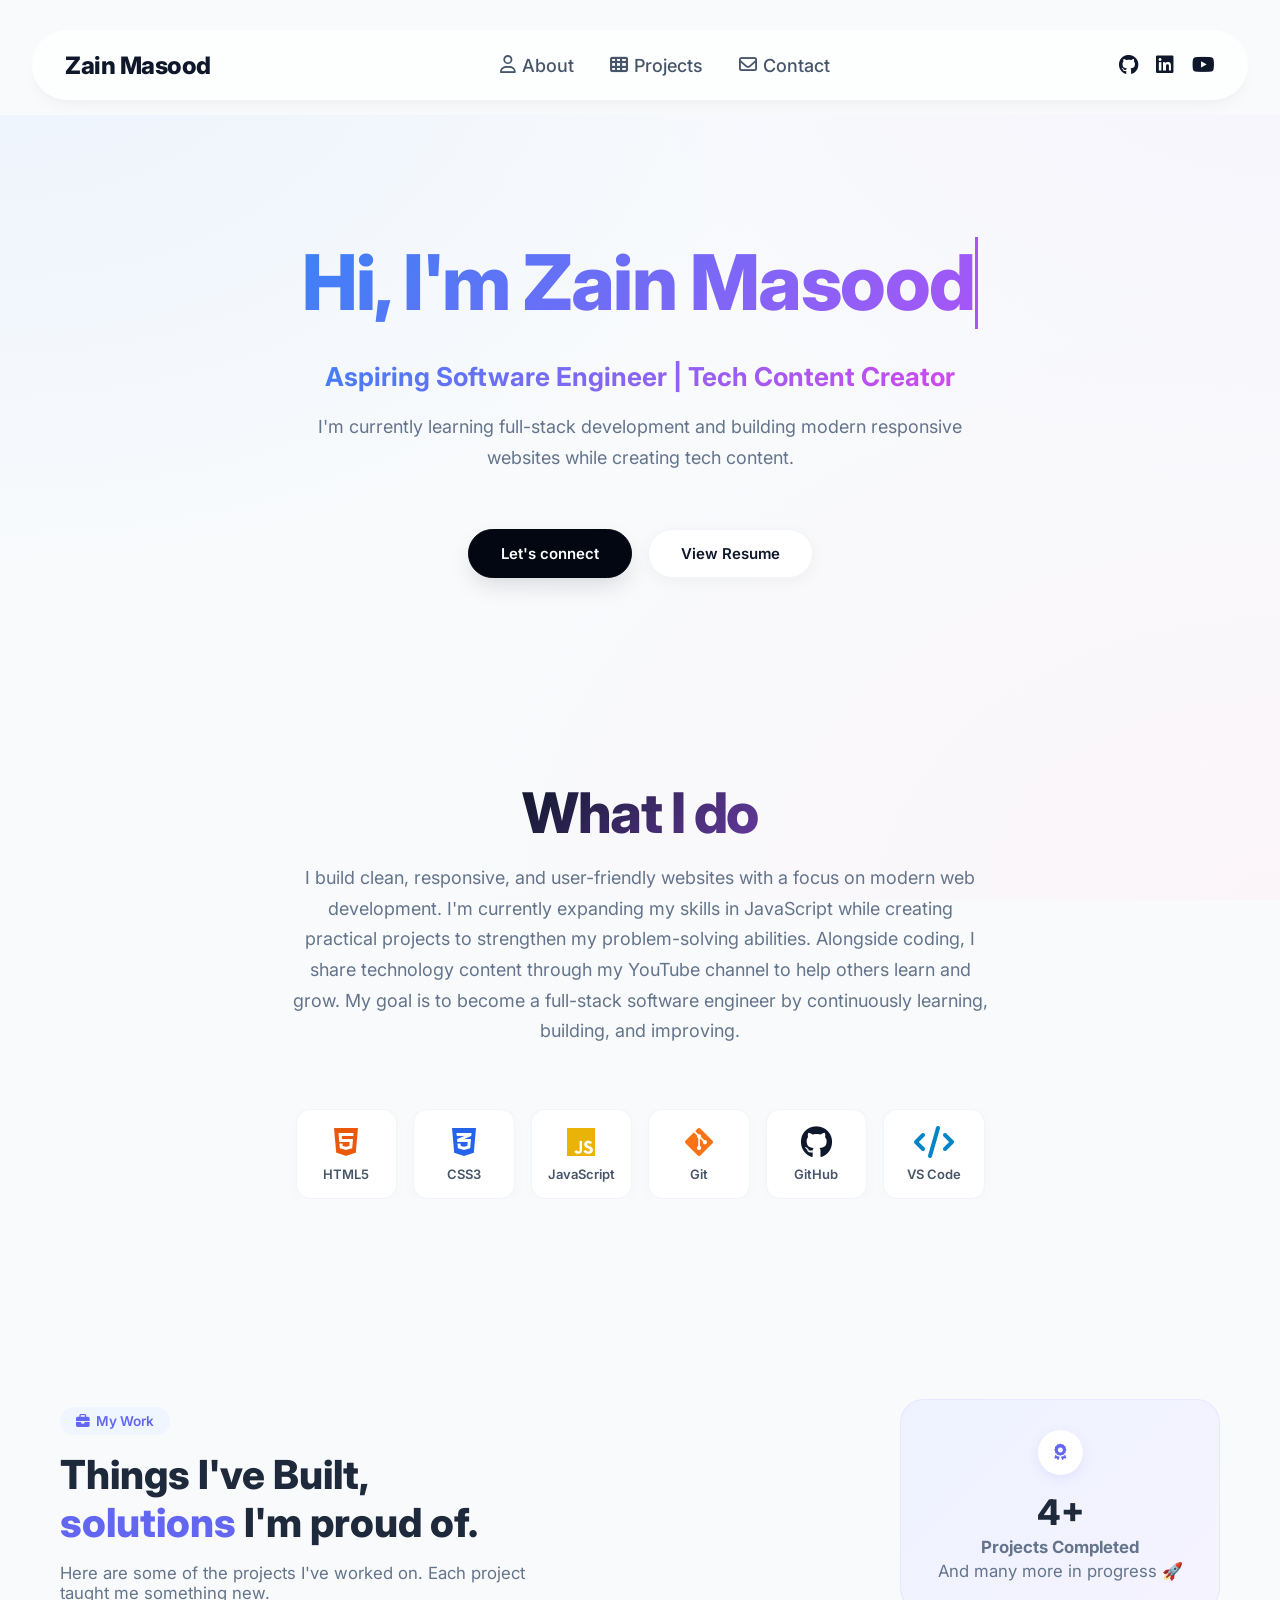
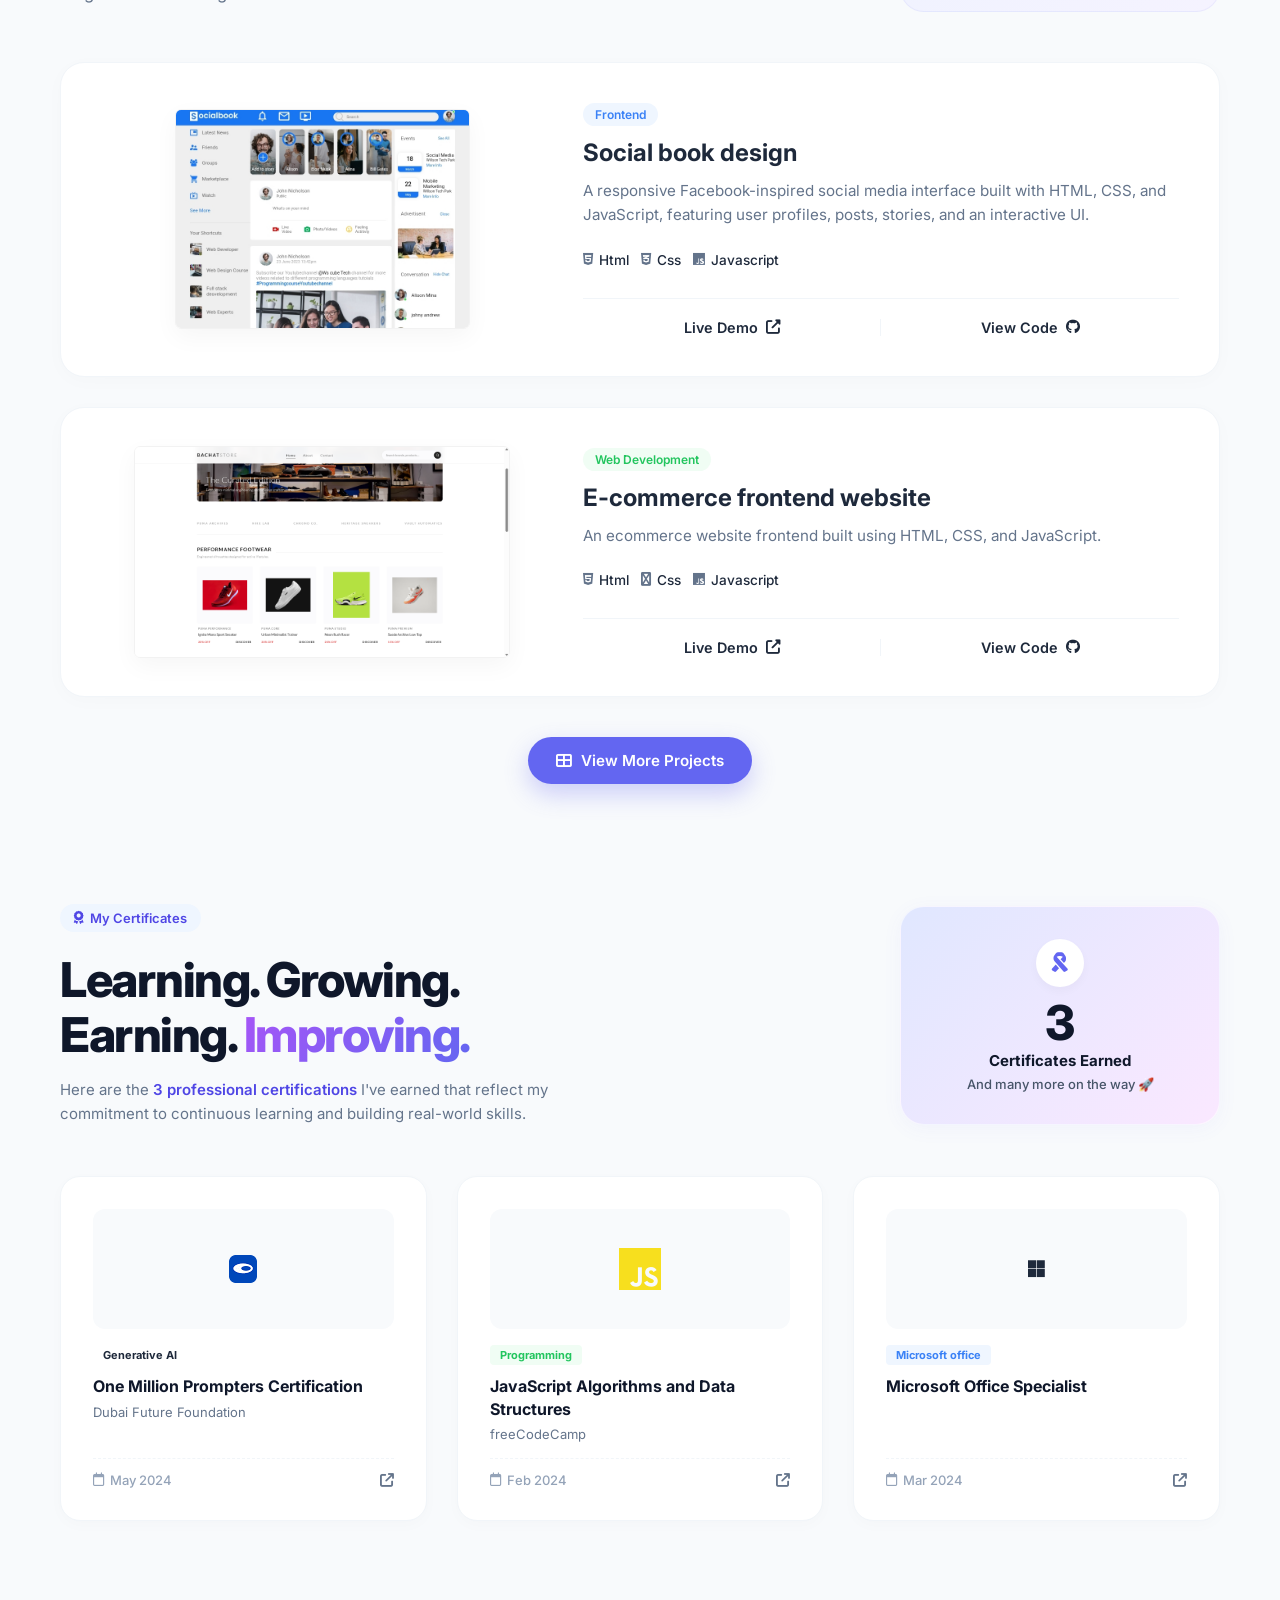
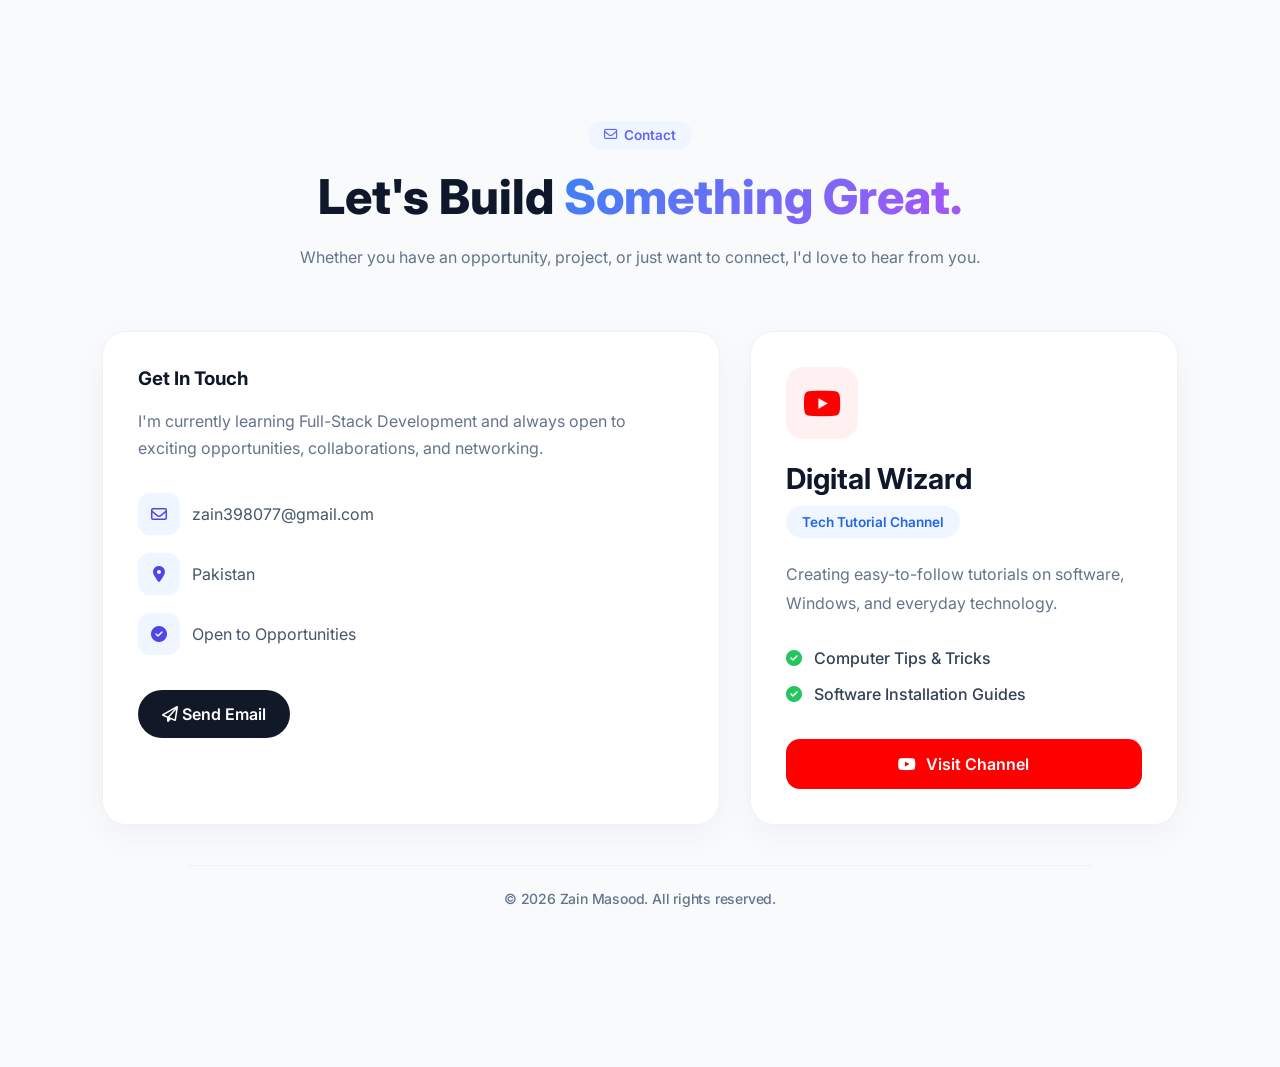
==== commit b429678a: "Update index.html" ====
--- a/index.html
+++ b/index.html
@@ -15,7 +15,7 @@
     <script src="https://fontawesome.com" crossorigin="anonymous"></script>
    
 
-    <title>My Portfolio | Zain Masood</title>
+    <title>Zain Masood - Aspiring Software Engineer</title>
 </head>
 
 <body>
@@ -182,9 +182,9 @@
 
         <!-- View More Button Container -->
         <div class="view-more-container">
-            <button class="btn-view-more">
+            <a href="https://github.com/ZAIN1490" class="btn-view-more">
                 <i class="fas fa-th-large"></i> View More Projects
-            </button>
+            </a>
         </div>
     </section>
 
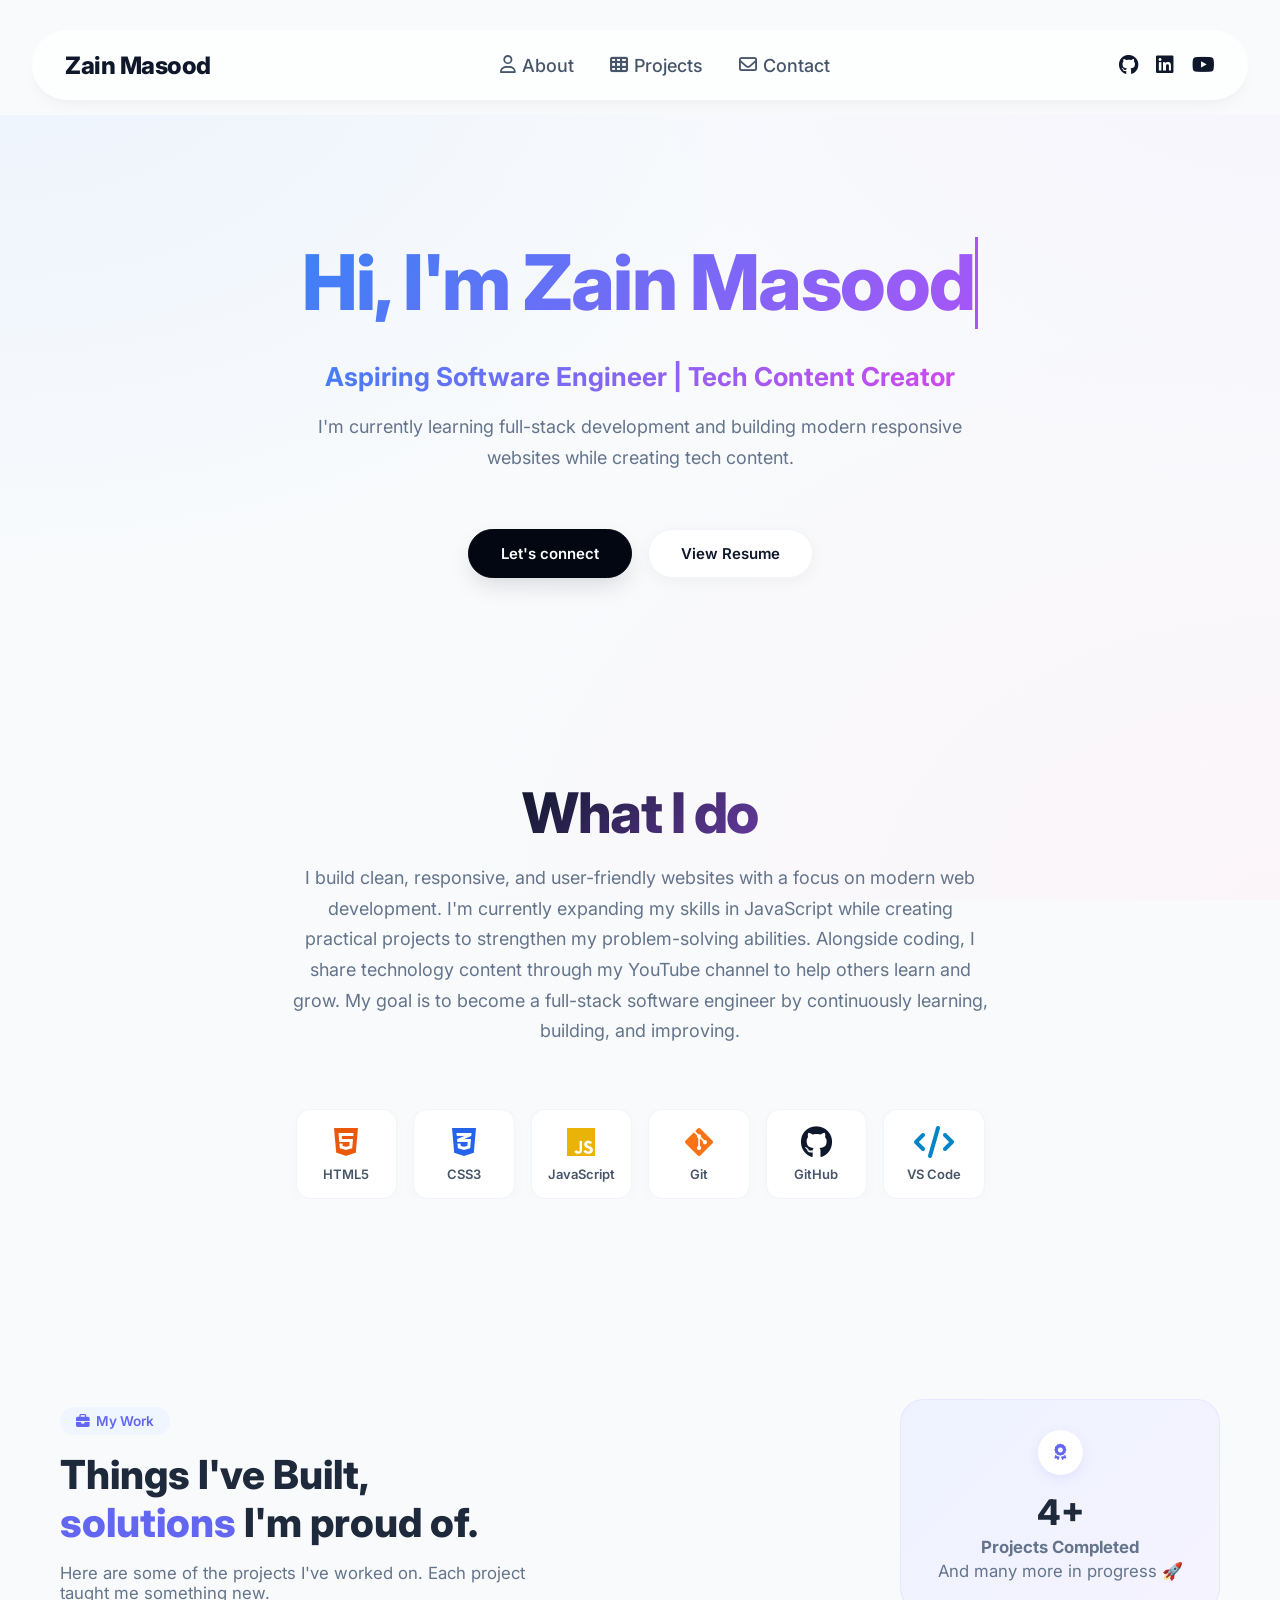
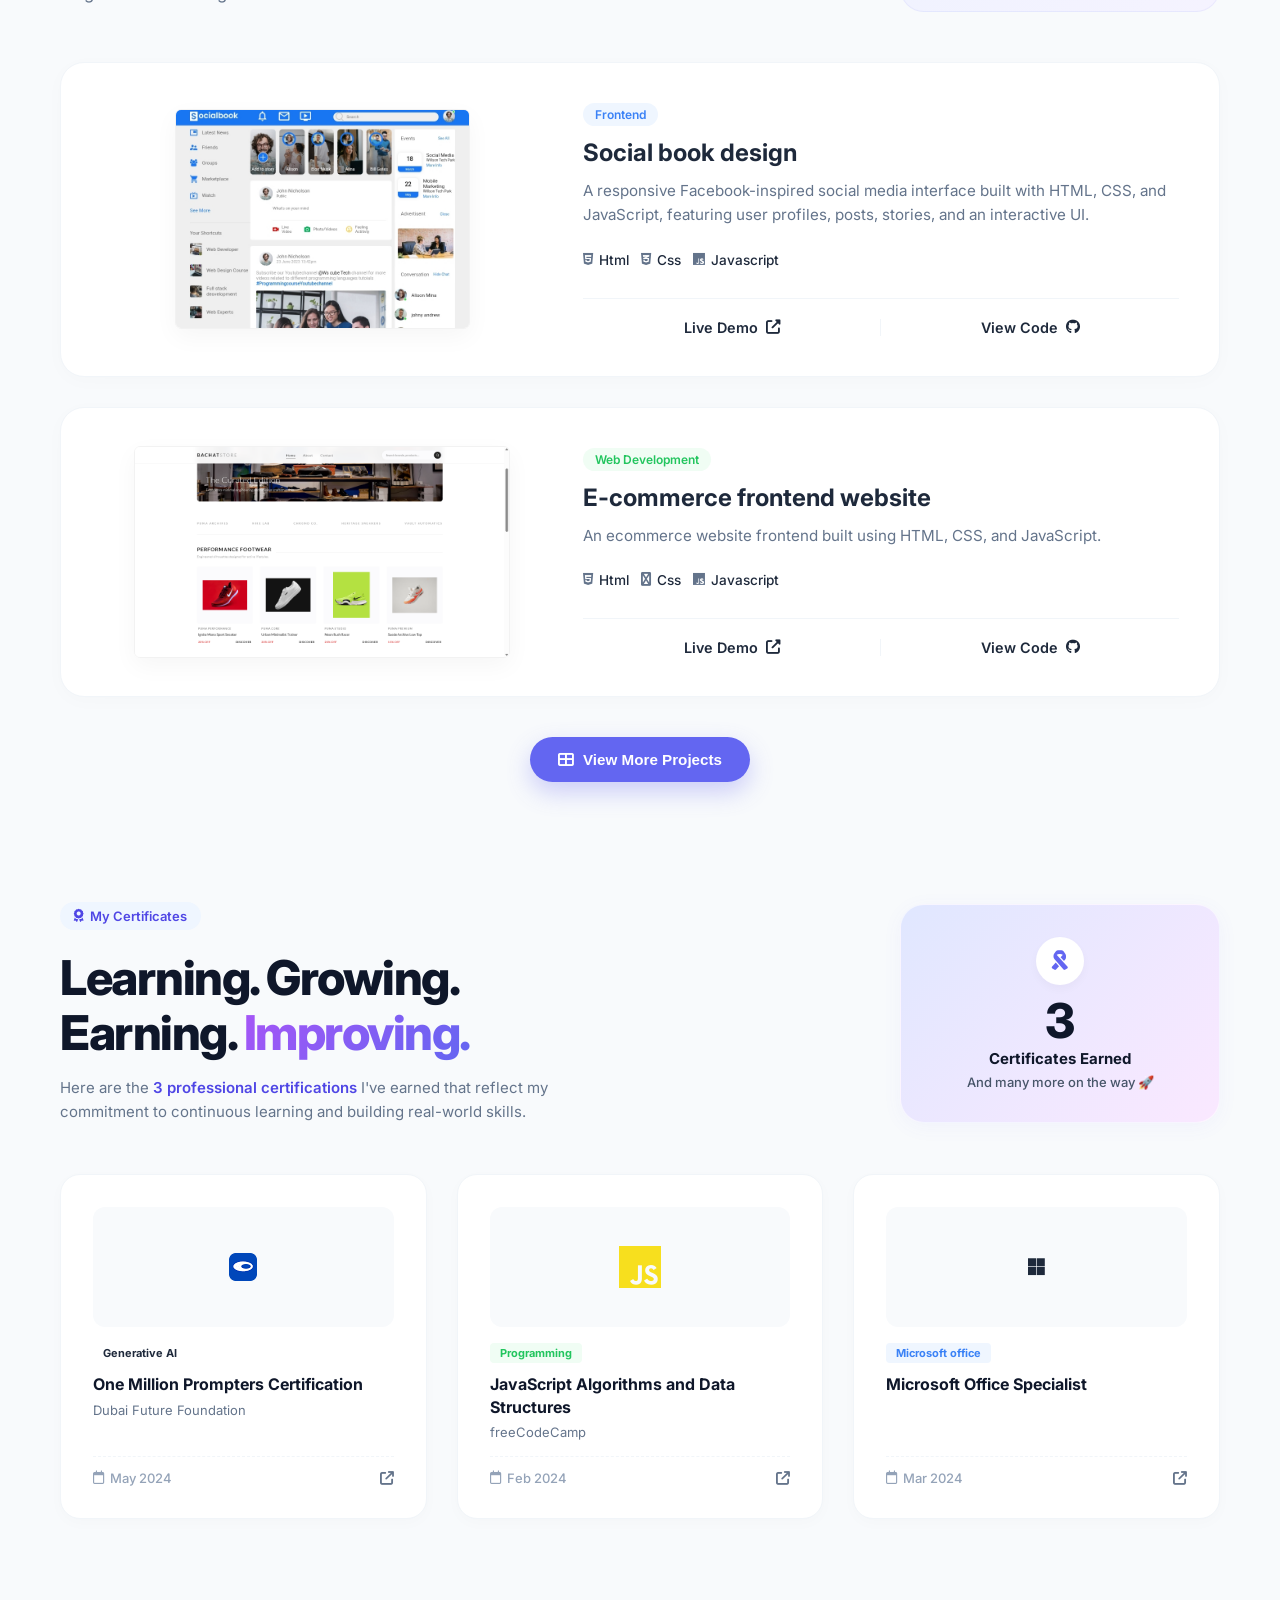
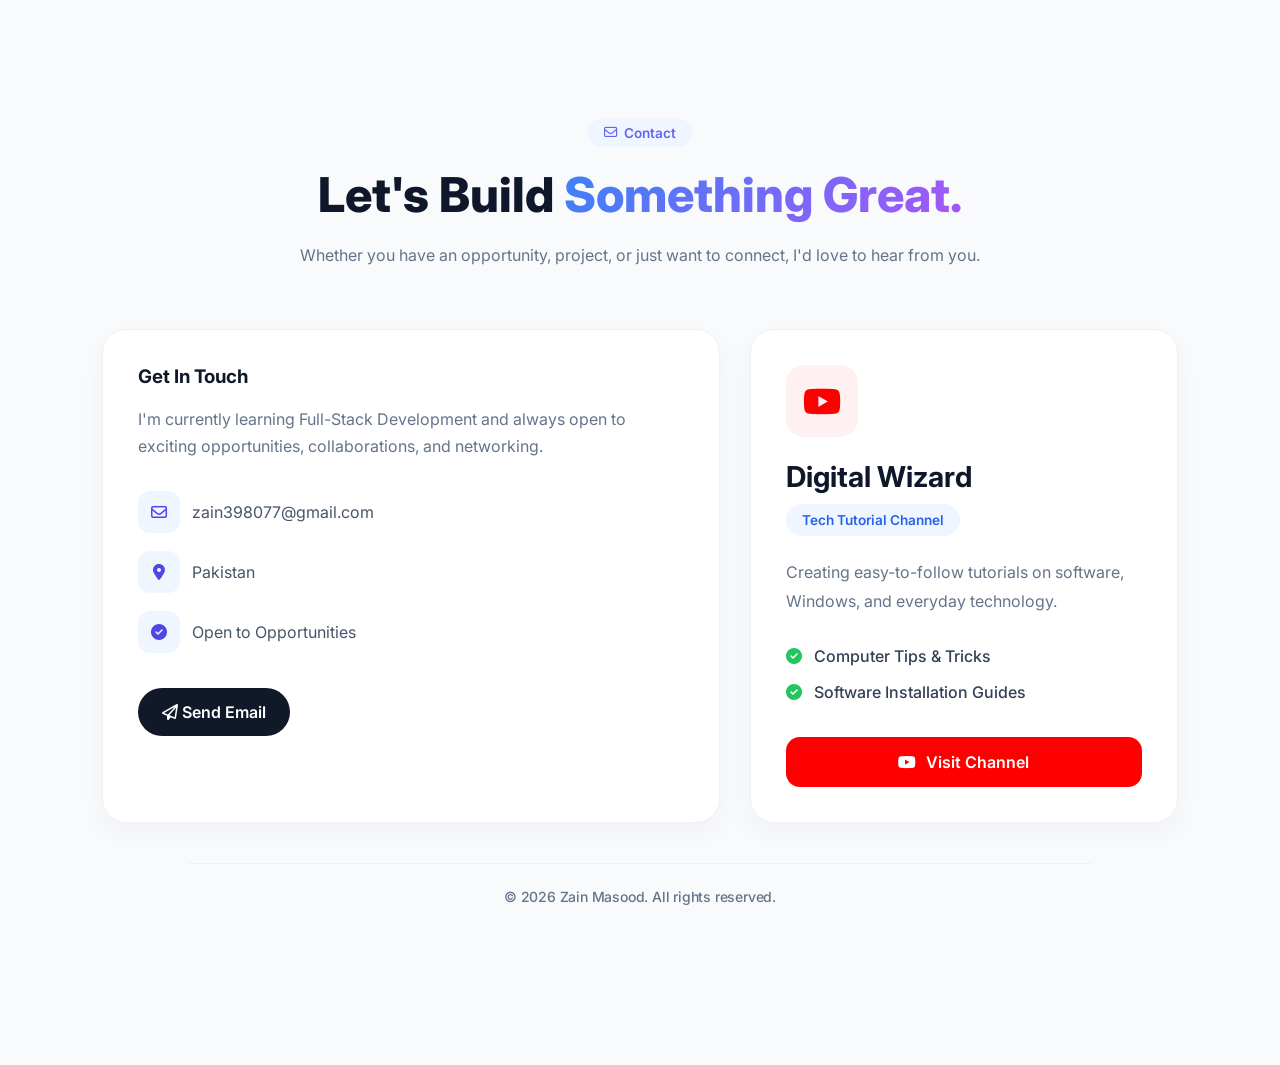
==== commit 5c50239a: "Some seo and indexing" ====
--- a/index.html
+++ b/index.html
@@ -16,6 +16,21 @@
    
 
     <title>Zain Masood - Aspiring Software Engineer</title>
+    <meta name="description" content="Zain Masood is a Software Engineering student and Frontend Developer specializing in HTML, CSS, JavaScript, React, responsive web development, and modern UI/UX. Explore projects, technical skills, certifications, and professional portfolio.">
+    <meta name="keywords" content="software engineer portfolio, frontend developer portfolio, web developer portfolio, JavaScript developer, React developer, HTML CSS JavaScript, responsive web design, UI developer, software engineering student, portfolio website, GitHub portfolio, React portfolio, frontend engineer, web development projects, JavaScript projects, modern portfolio, Zain Masood">
+    <meta name="author" content="Zain Masood">
+    <meta name="robots" content="index, follow">
+    <link rel="canonical" href="https://zainmasood.vercel.app/">
+    <link rel="icon" type="image/png" href="images/favicon.png">
+
+    <meta property="og:title" content="Zain Masood | Software Engineer | Tech Content Creator">
+    
+    <meta property="og:description"       content="Software Engineering student specializing in modern web development, JavaScript, React, responsive websites, and UI development.">
+    <meta property="og:site_name" content="Zain Masood Portfolio">
+    <meta property="og:type" content="website">
+    
+    <meta property="og:url" content="https://zainmasood.vercel.app/">
+    <meta property="og:image" content="https://zainmasood.vercel.app/images/preview.png">
 </head>
 
 <body>
@@ -182,9 +197,9 @@
 
         <!-- View More Button Container -->
         <div class="view-more-container">
-            <a href="https://github.com/ZAIN1490" class="btn-view-more">
+            <button class="btn-view-more">
                 <i class="fas fa-th-large"></i> View More Projects
-            </a>
+            </button>
         </div>
     </section>
 
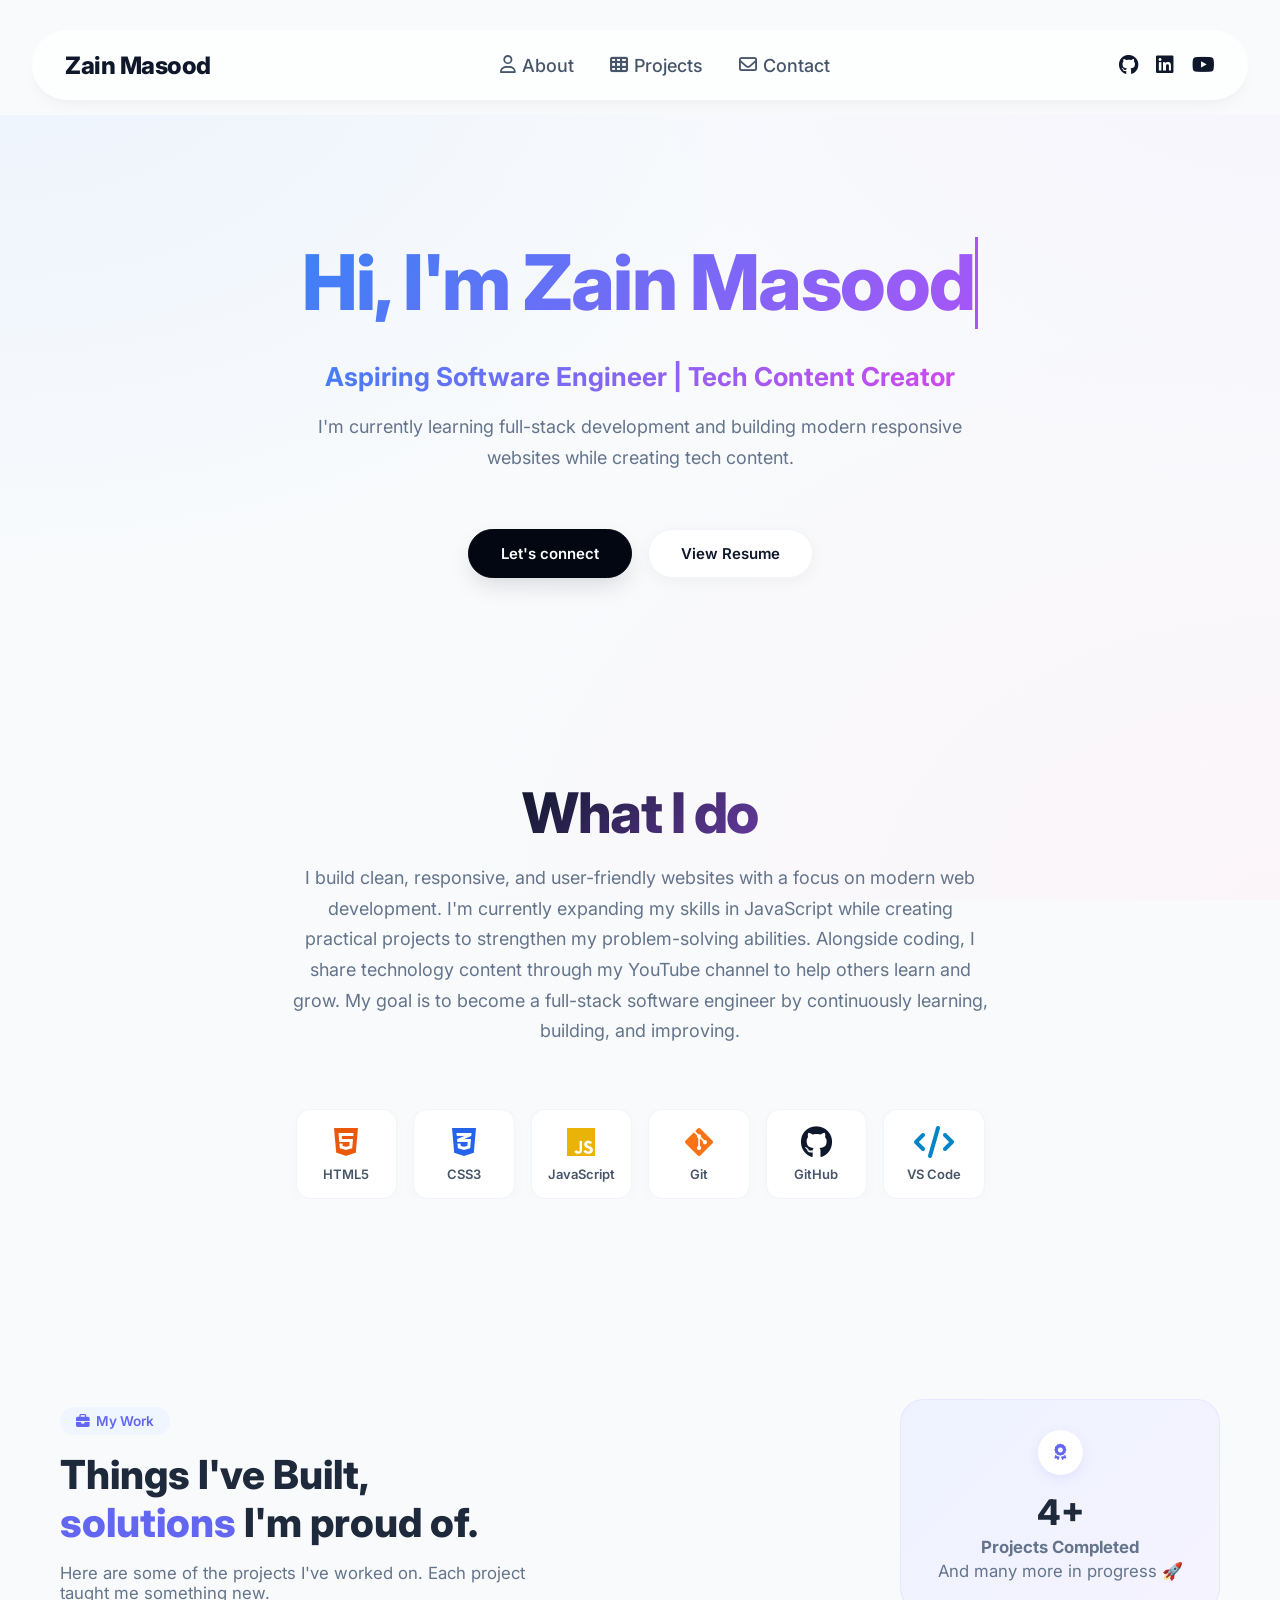
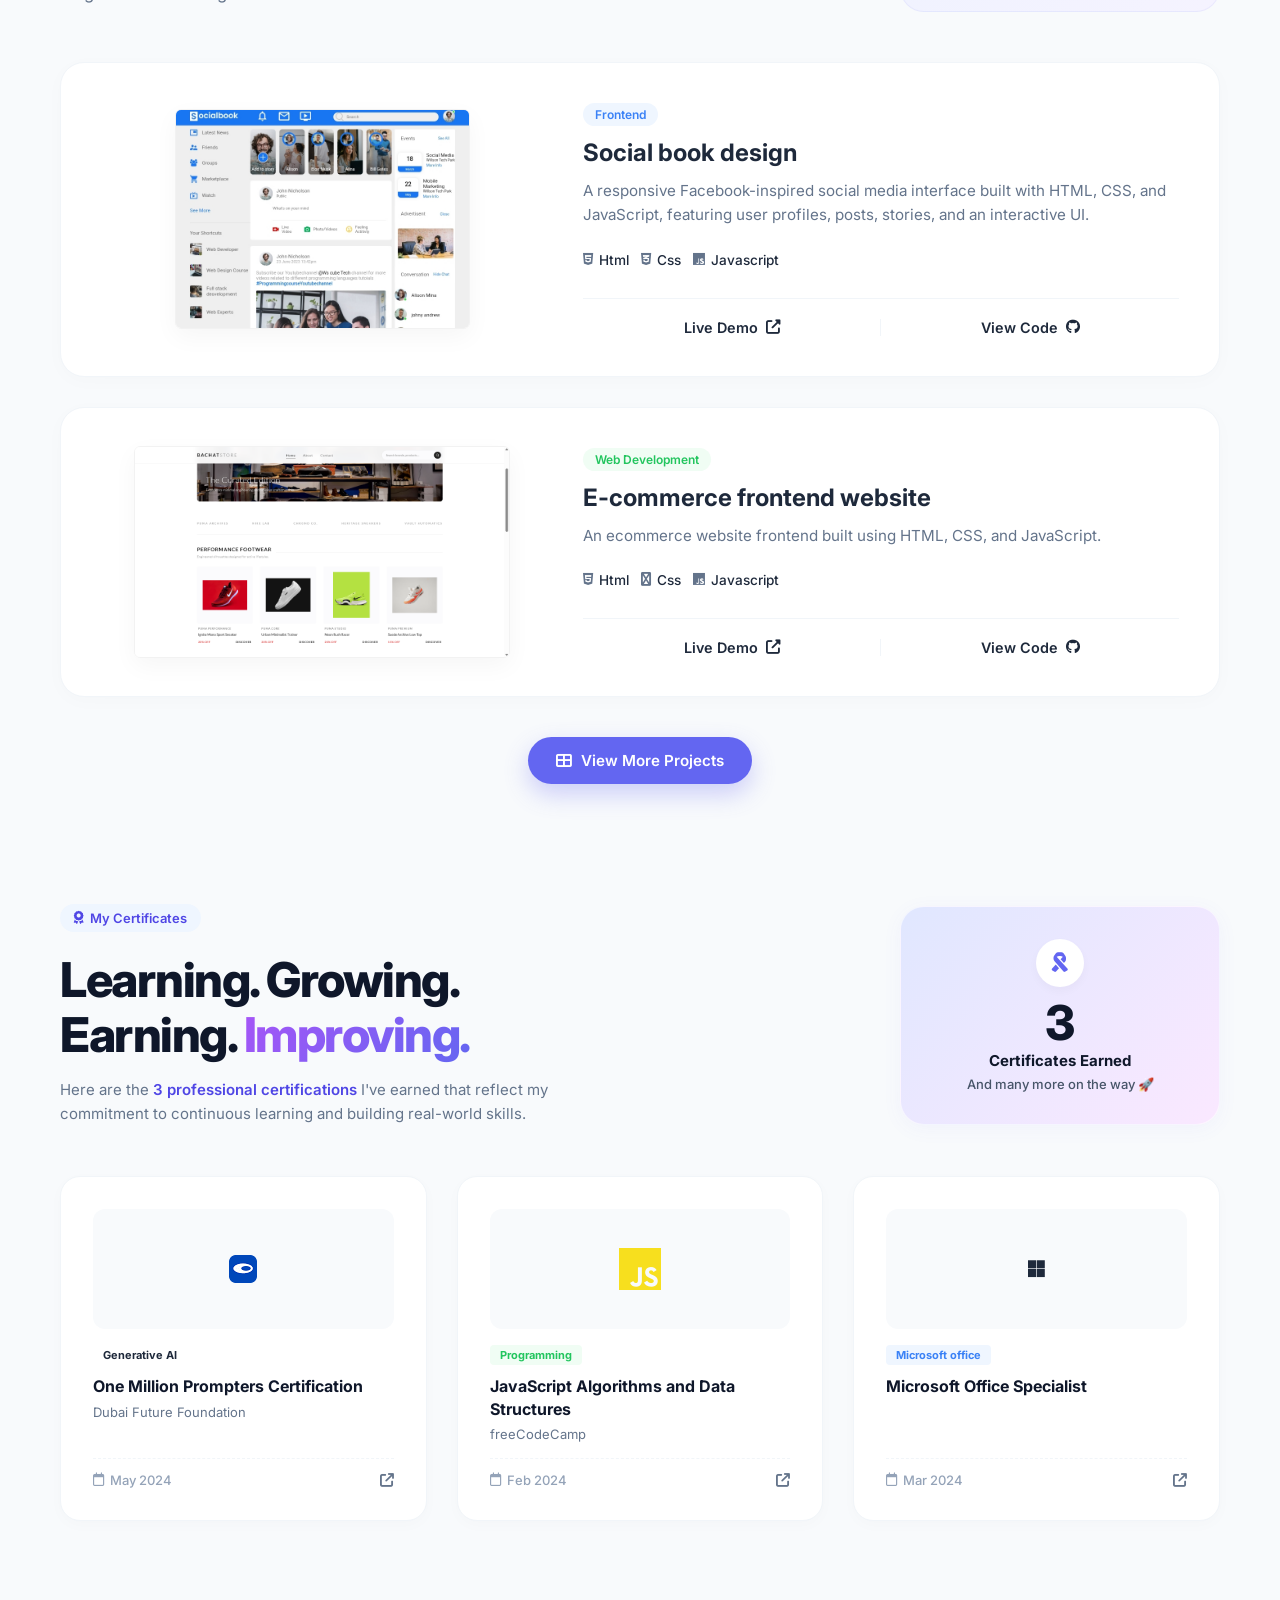
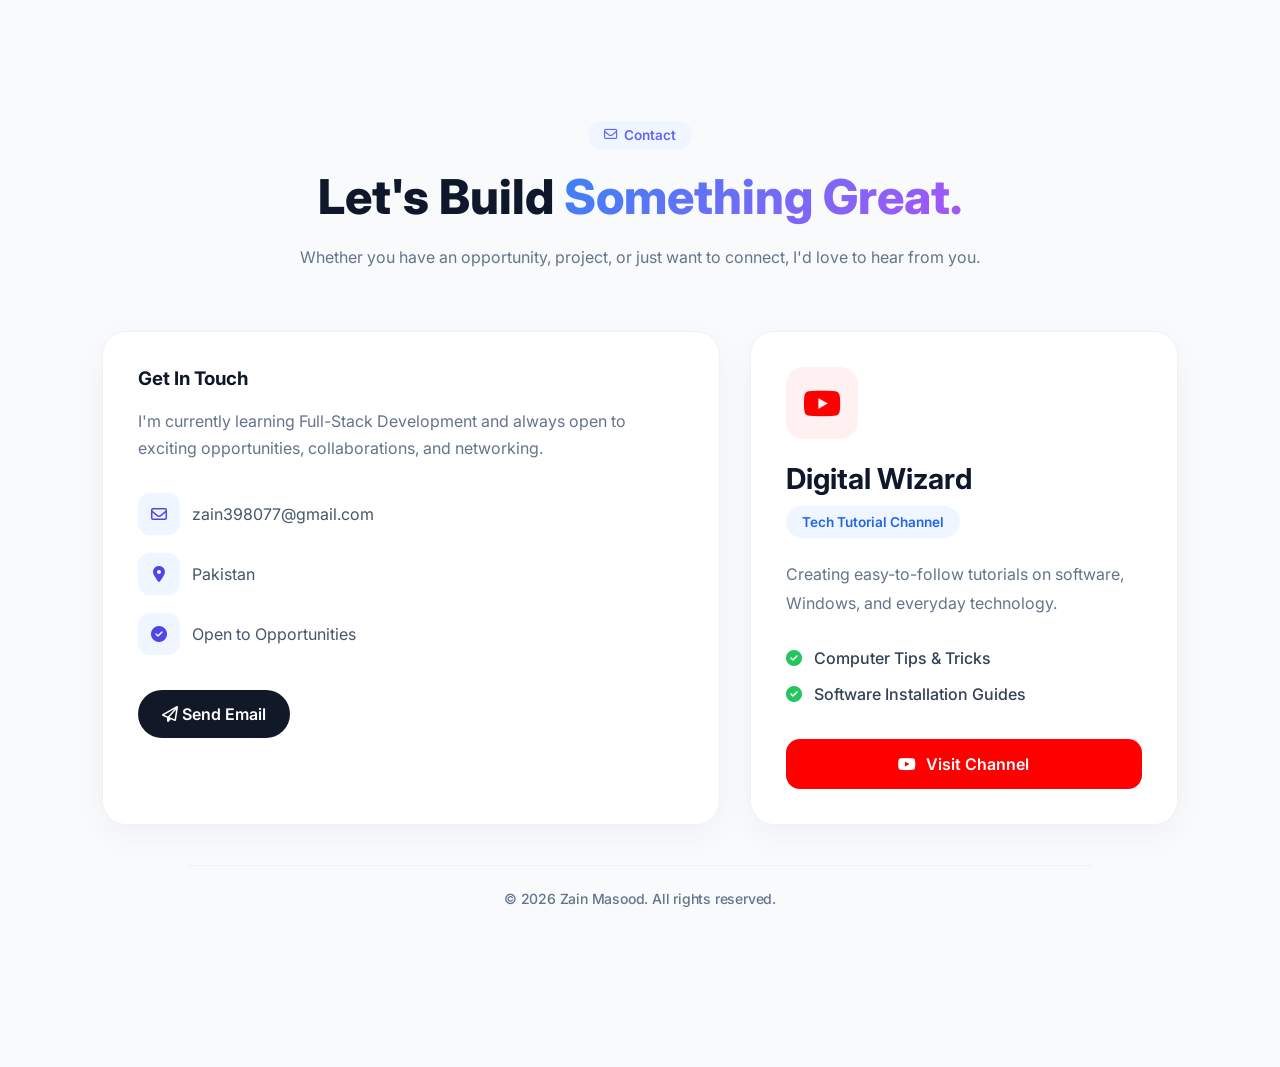
==== commit b2f3eea2: "Merge branch 'master' of https://github.com/ZAIN1490/ZAIN1490.github.io" ====
--- a/index.html
+++ b/index.html
@@ -197,9 +197,9 @@
 
         <!-- View More Button Container -->
         <div class="view-more-container">
-            <button class="btn-view-more">
+            <a href="https://github.com/ZAIN1490" class="btn-view-more">
                 <i class="fas fa-th-large"></i> View More Projects
-            </button>
+            </a>
         </div>
     </section>
 
